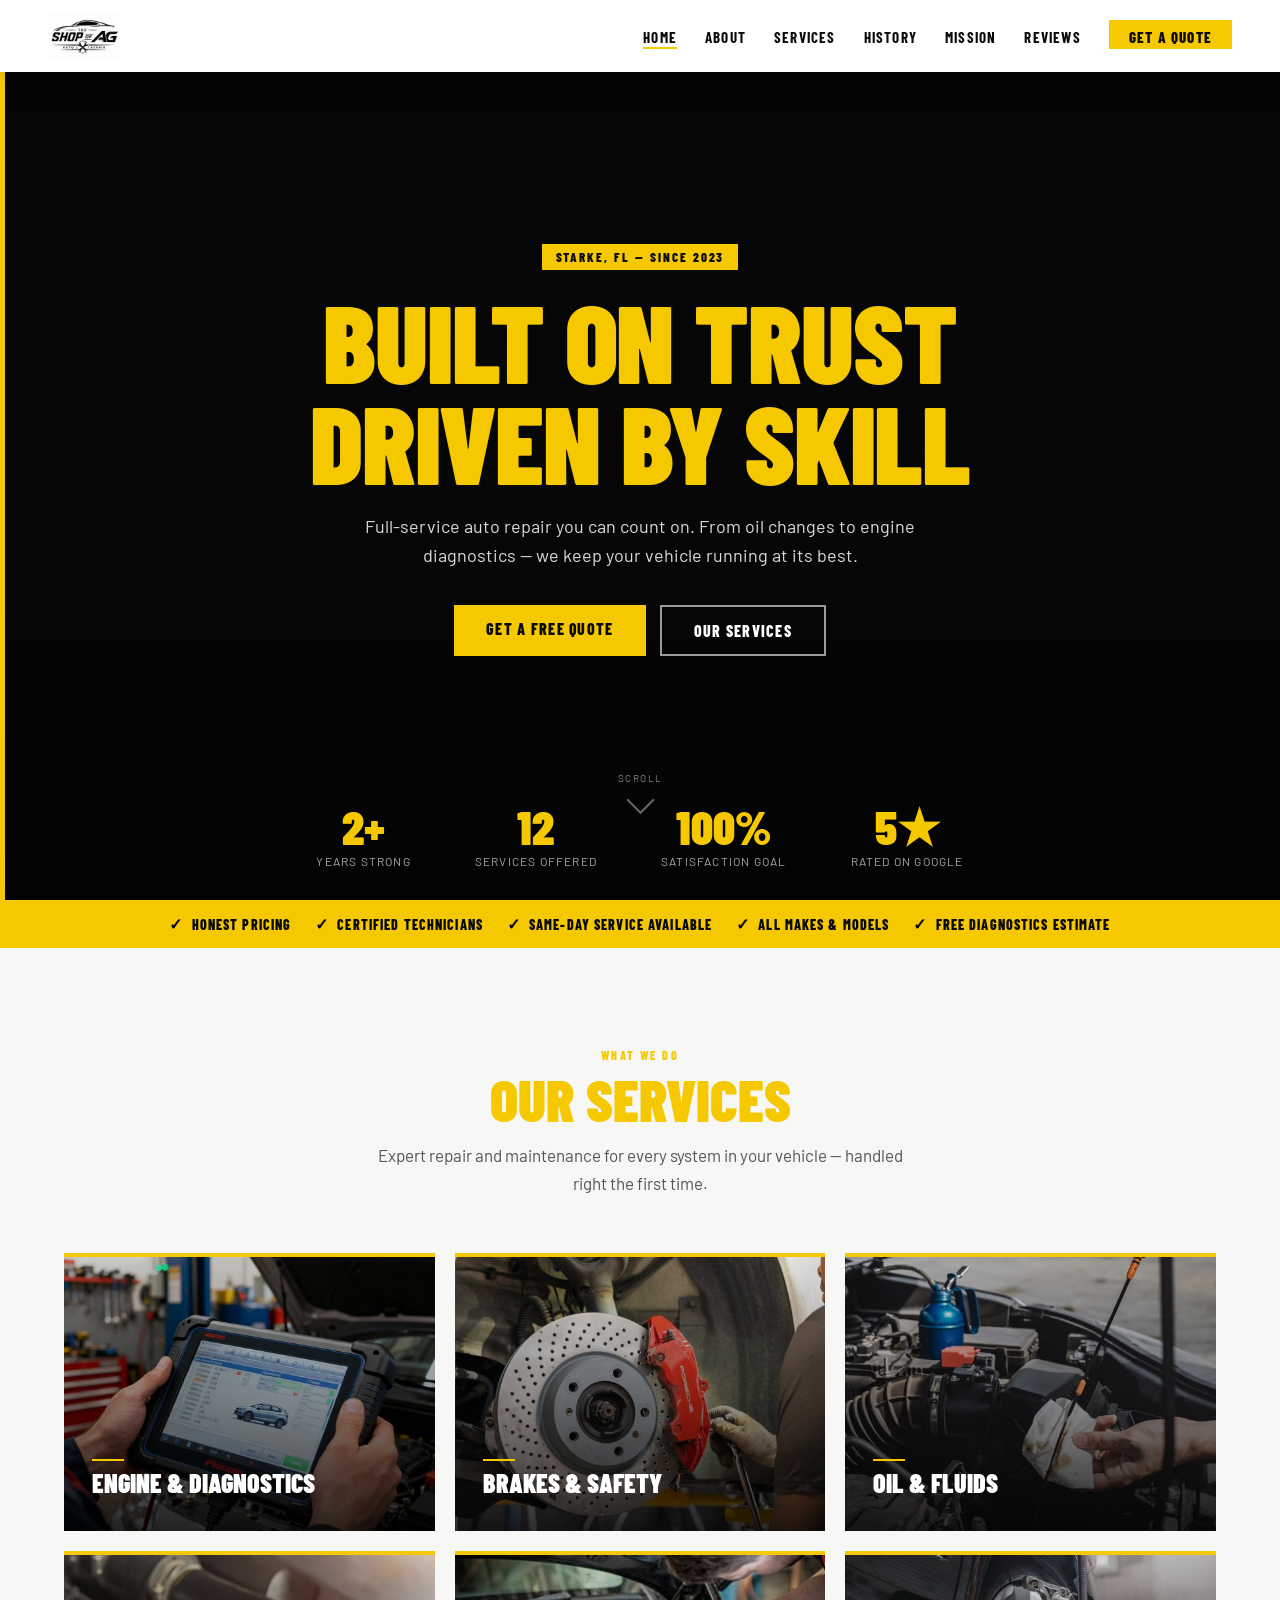
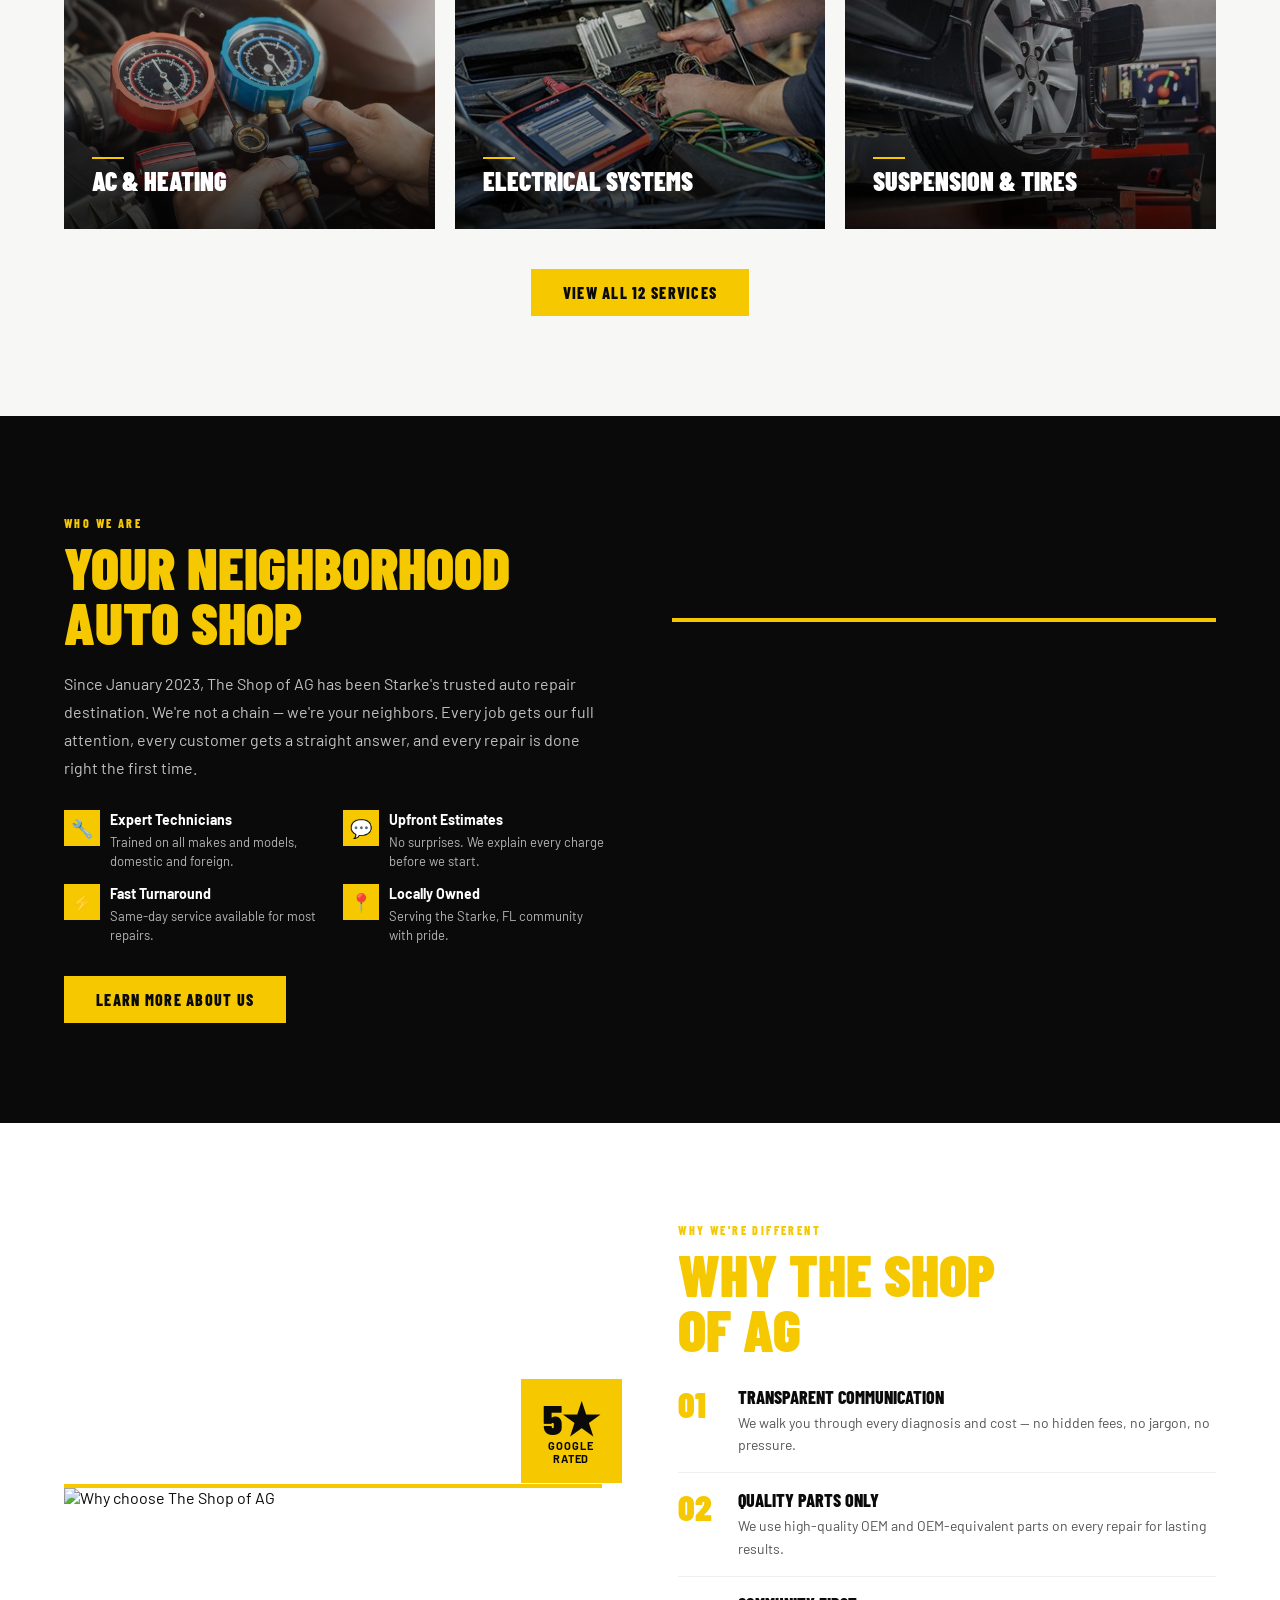
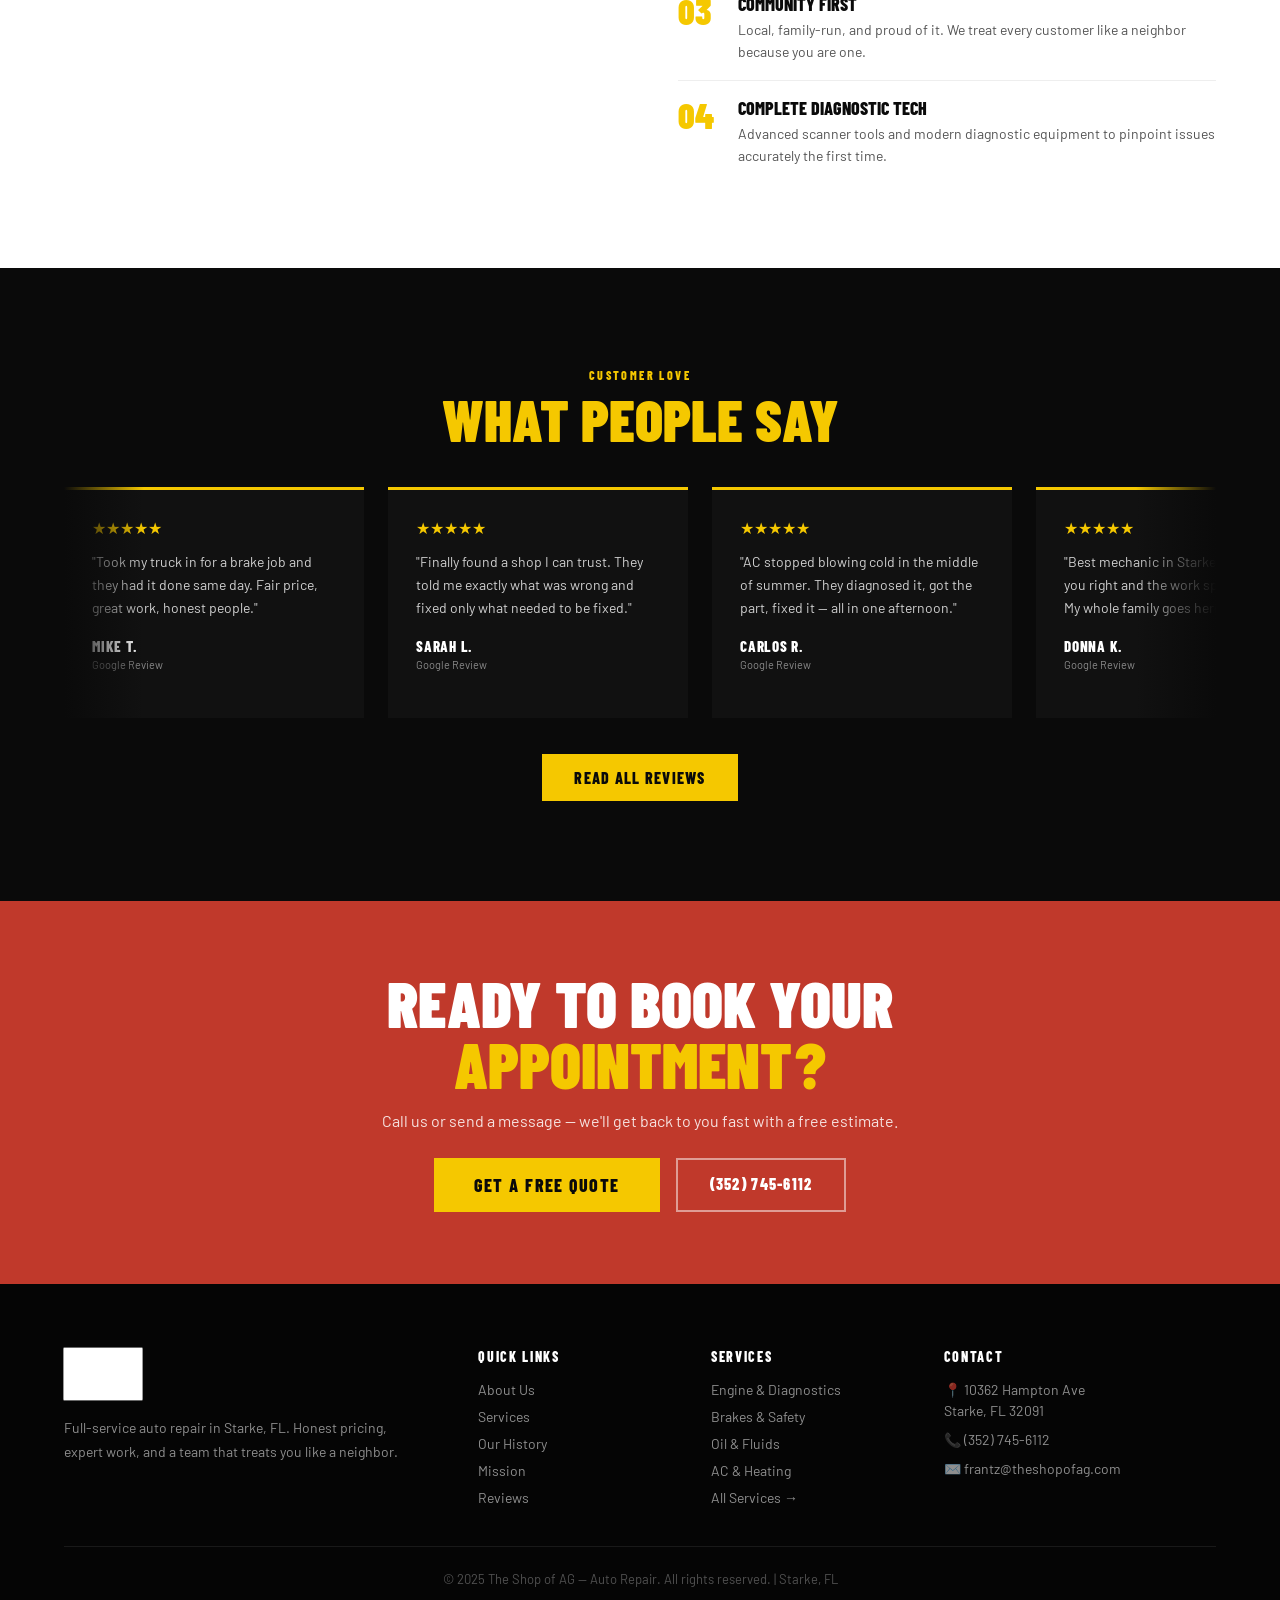
==== index.html @ 06ceb3ad "Add files via upload" ====
<!DOCTYPE html>
<html lang="en">
<head>
  <meta charset="UTF-8" />
  <meta name="viewport" content="width=device-width, initial-scale=1.0" />
  <meta name="description" content="The Shop of AG — Full-service auto repair in Starke, FL. Brakes, engine diagnostics, oil changes, AC, electrical, suspension & more." />
  <title>The Shop of AG | Auto Repair — Starke, FL</title>
  <link rel="preconnect" href="https://fonts.googleapis.com" />
  <link rel="preconnect" href="https://fonts.gstatic.com" crossorigin />
  <link href="https://fonts.googleapis.com/css2?family=Barlow+Condensed:wght@700;800;900&family=Barlow:wght@400;500;600;700&display=swap" rel="stylesheet" />
  <style>
    /* ── Reset & Variables ─────────────────────────── */
    *, *::before, *::after { box-sizing: border-box; margin: 0; padding: 0; }
    :root {
      --white: #ffffff;
      --off-white: #f7f7f5;
      --black: #0a0a0a;
      --yellow: #f5c800;
      --yellow-dark: #d4aa00;
      --red: #c0392b;
      --gray: #555;
      --gray-light: #888;
      --nav-h: 72px;
    }
    html { scroll-behavior: smooth; }
    body { font-family: 'Barlow', sans-serif; color: var(--black); background: var(--white); overflow-x: hidden; }
    img { display: block; max-width: 100%; }
    a { text-decoration: none; color: inherit; }

    /* ── Navbar ─────────────────────────────────────── */
    #navbar {
      position: fixed; top: 0; left: 0; width: 100%; z-index: 1000;
      height: var(--nav-h);
      display: flex; align-items: center; justify-content: space-between;
      padding: 0 clamp(16px, 4vw, 48px);
      /* White navbar — logo is black on white, matches about.html style */
      background: var(--white);
      box-shadow: 0 2px 12px rgba(0,0,0,0.12);
      transition: box-shadow 0.35s ease;
    }
    #navbar.scrolled {
      background: var(--white);
      box-shadow: 0 2px 20px rgba(0,0,0,0.18);
    }
    .nav-logo img {
      height: 48px; width: auto;
      /* Original black logo — no filter needed on white navbar */
    }
    .nav-links { display: flex; gap: 28px; list-style: none; }
    .nav-links a {
      font-family: 'Barlow Condensed', sans-serif;
      font-weight: 700; font-size: 15px; letter-spacing: 0.08em;
      text-transform: uppercase; color: var(--black);
      position: relative; padding-bottom: 3px;
    }
    .nav-links a::after {
      content: ''; position: absolute; bottom: 0; left: 0;
      width: 0; height: 2px; background: var(--yellow);
      transition: width 0.25s ease;
    }
    .nav-links a:hover::after, .nav-links a.active::after { width: 100%; }
    .nav-cta {
      background: var(--yellow); color: var(--black) !important;
      padding: 8px 20px; font-weight: 800 !important;
      transition: background 0.2s !important;
    }
    .nav-cta:hover { background: var(--yellow-dark) !important; }
    .nav-cta::after { display: none !important; }

    /* ── Hamburger ──────────────────────────────────── */
    #hamburger {
      display: none; flex-direction: column; justify-content: center;
      gap: 5px; width: 40px; height: 40px; cursor: pointer;
      background: none; border: none; padding: 4px; z-index: 1100;
    }
    #hamburger span {
      display: block; width: 26px; height: 2px;
      background: var(--black); transition: all 0.3s ease;
      transform-origin: center;
    }
    #hamburger.open span:nth-child(1) { transform: translateY(7px) rotate(45deg); }
    #hamburger.open span:nth-child(2) { opacity: 0; transform: scaleX(0); }
    #hamburger.open span:nth-child(3) { transform: translateY(-7px) rotate(-45deg); }

    /* ── Mobile Menu ────────────────────────────────── */
    #mobileMenu {
      display: none; position: fixed; inset: 0; z-index: 1050;
      background: var(--black); flex-direction: column;
      align-items: center; justify-content: center; gap: 32px;
      opacity: 0; pointer-events: none;
      transition: opacity 0.3s ease;
    }
    #mobileMenu.open { opacity: 1; pointer-events: all; }
    #mobileMenu a {
      font-family: 'Barlow Condensed', sans-serif;
      font-weight: 800; font-size: clamp(28px, 8vw, 42px);
      text-transform: uppercase; color: var(--white);
      letter-spacing: 0.05em;
    }
    #mobileMenu a:hover, #mobileMenu a.active { color: var(--yellow); }
    #mobileMenu .mob-cta {
      background: var(--yellow); color: var(--black) !important;
      padding: 14px 36px; margin-top: 12px;
    }

    /* ── Hero — Video Background ──────────────────── */
    .hero {
      position: relative; width: 100%;
      height: 100svh; min-height: 560px;
      overflow: hidden;
      display: flex; align-items: center; justify-content: center;
    }
    .hero-video-wrap {
      position: absolute; inset: 0; z-index: 0;
    }
    .hero-video-wrap video {
      width: 100%; height: 100%;
      object-fit: cover; object-position: center;
    }
    .hero-overlay {
      position: absolute; inset: 0; z-index: 1;
      background: linear-gradient(
        to bottom,
        rgba(0,0,0,0.55) 0%,
        rgba(0,0,0,0.35) 50%,
        rgba(0,0,0,0.70) 100%
      );
    }
    .hero-stripe {
      position: absolute; left: 0; top: 0; bottom: 0;
      width: 5px; background: var(--yellow); z-index: 2;
    }
    .hero-content {
      position: relative; z-index: 2;
      text-align: center; padding: 0 clamp(16px, 6vw, 80px);
      max-width: 900px;
    }
    .hero-eyebrow {
      display: inline-block; background: var(--yellow);
      color: var(--black); font-family: 'Barlow Condensed', sans-serif;
      font-weight: 800; font-size: 13px; letter-spacing: 0.15em;
      text-transform: uppercase; padding: 5px 14px; margin-bottom: 20px;
    }
    .hero h1 {
      font-family: 'Barlow Condensed', sans-serif;
      font-weight: 900; font-size: clamp(46px, 9vw, 110px);
      text-transform: uppercase; line-height: 0.92;
      color: var(--white); letter-spacing: -0.01em;
      margin-bottom: 20px;
    }
    .hero h1 span { color: var(--yellow); }
    .hero-sub {
      font-size: clamp(15px, 2.2vw, 18px); color: rgba(255,255,255,0.85);
      max-width: 560px; margin: 0 auto 36px; line-height: 1.6;
    }
    .hero-btns { display: flex; gap: 14px; justify-content: center; flex-wrap: wrap; }
    .btn-primary {
      background: var(--yellow); color: var(--black);
      font-family: 'Barlow Condensed', sans-serif;
      font-weight: 800; font-size: 16px; letter-spacing: 0.08em;
      text-transform: uppercase; padding: 14px 32px;
      border: none; cursor: pointer;
      transition: background 0.2s, transform 0.15s;
      display: inline-block;
    }
    .btn-primary:hover { background: var(--yellow-dark); transform: translateY(-1px); }
    .btn-outline {
      background: transparent; color: var(--white);
      font-family: 'Barlow Condensed', sans-serif;
      font-weight: 800; font-size: 16px; letter-spacing: 0.08em;
      text-transform: uppercase; padding: 14px 32px;
      border: 2px solid rgba(255,255,255,0.6);
      cursor: pointer; transition: border-color 0.2s, color 0.2s;
      display: inline-block;
    }
    .btn-outline:hover { border-color: var(--yellow); color: var(--yellow); }
    .hero-stats {
      position: absolute; bottom: 32px; left: 0; right: 0; z-index: 2;
      display: flex; justify-content: center; gap: clamp(24px, 5vw, 80px);
      flex-wrap: wrap; padding: 0 24px;
    }
    .hero-stat { text-align: center; }
    .hero-stat .number {
      font-family: 'Barlow Condensed', sans-serif;
      font-weight: 900; font-size: clamp(28px, 5vw, 48px);
      color: var(--yellow); line-height: 1;
    }
    .hero-stat .label {
      font-size: 12px; color: rgba(255,255,255,0.65);
      text-transform: uppercase; letter-spacing: 0.1em;
      margin-top: 4px;
    }

    /* ── Scroll indicator ───────────────────────────── */
    .scroll-indicator {
      position: absolute; bottom: 90px; left: 50%; transform: translateX(-50%);
      z-index: 2; display: flex; flex-direction: column; align-items: center; gap: 6px;
    }
    .scroll-indicator span {
      font-size: 10px; letter-spacing: 0.15em; color: rgba(255,255,255,0.5);
      text-transform: uppercase;
    }
    .scroll-indicator .arrow {
      width: 20px; height: 20px; border-right: 2px solid rgba(255,255,255,0.4);
      border-bottom: 2px solid rgba(255,255,255,0.4);
      transform: rotate(45deg);
      animation: bounce 1.8s ease-in-out infinite;
    }
    @keyframes bounce {
      0%, 100% { transform: rotate(45deg) translateY(0); opacity: 0.5; }
      50% { transform: rotate(45deg) translateY(5px); opacity: 1; }
    }

    /* ── Trust Bar ──────────────────────────────────── */
    .trust-bar {
      background: var(--yellow); padding: 14px clamp(16px, 4vw, 48px);
      display: flex; gap: 24px; justify-content: center;
      flex-wrap: wrap; align-items: center;
    }
    .trust-item {
      font-family: 'Barlow Condensed', sans-serif;
      font-weight: 800; font-size: 14px; letter-spacing: 0.08em;
      text-transform: uppercase; color: var(--black);
      display: flex; align-items: center; gap: 8px;
    }
    .trust-item::before {
      content: '✓'; font-size: 16px; color: var(--black);
    }

    /* ── Section Common ─────────────────────────────── */
    .section { padding: clamp(60px, 8vw, 100px) clamp(16px, 5vw, 80px); }
    .section-label {
      font-family: 'Barlow Condensed', sans-serif;
      font-weight: 800; font-size: 12px; letter-spacing: 0.2em;
      text-transform: uppercase; color: var(--yellow);
      margin-bottom: 10px; display: block;
    }
    .section-title {
      font-family: 'Barlow Condensed', sans-serif;
      font-weight: 900; font-size: clamp(32px, 5vw, 58px);
      text-transform: uppercase; line-height: 0.95;
      color: var(--black);
    }
    .section-title span { color: var(--yellow); }
    .section-subtitle {
      font-size: clamp(15px, 2vw, 17px); color: var(--gray);
      margin-top: 14px; max-width: 560px; line-height: 1.65;
    }

    /* ── Neighborhood / About Split ─────────────────── */
    .neighborhood {
      background: var(--black);
      padding: clamp(60px, 8vw, 100px) clamp(16px, 5vw, 80px);
    }
    .neighborhood-inner {
      display: grid;
      grid-template-columns: 1fr 1fr;
      gap: clamp(32px, 5vw, 72px);
      align-items: center;
      max-width: 1200px; margin: 0 auto;
    }
    .neighborhood-text .section-title { color: var(--white); }
    .neighborhood-text .section-subtitle { color: rgba(255,255,255,0.7); }
    .neighborhood-text .section-label { color: var(--yellow); }
    .neighborhood-body {
      color: rgba(255,255,255,0.75);
      font-size: clamp(14px, 1.6vw, 16px);
      line-height: 1.75; margin-top: 20px;
    }
    .neighborhood-perks {
      display: grid; grid-template-columns: 1fr 1fr;
      gap: 14px; margin-top: 28px;
    }
    .perk {
      display: flex; align-items: flex-start; gap: 10px;
    }
    .perk-icon {
      width: 36px; height: 36px; background: var(--yellow);
      display: flex; align-items: center; justify-content: center;
      flex-shrink: 0; font-size: 18px;
    }
    .perk-text { font-size: 13px; color: rgba(255,255,255,0.7); line-height: 1.45; }
    .perk-text strong { color: var(--white); display: block; font-size: 14px; margin-bottom: 2px; }

    /* Shop Video on right */
    .neighborhood-video-wrap {
      position: relative; overflow: hidden;
      border-top: 4px solid var(--yellow);
    }
    .neighborhood-video-wrap video {
      width: 100%; height: 100%;
      min-height: 300px;
      object-fit: cover; display: block;
    }
    .video-play-overlay {
      position: absolute; inset: 0;
      display: flex; align-items: center; justify-content: center;
      pointer-events: none;
    }

    /* ── Services Grid ──────────────────────────────── */
    .services-section { background: var(--off-white); }
    .services-header { text-align: center; margin-bottom: clamp(32px, 5vw, 56px); }
    .services-header .section-subtitle { margin: 14px auto 0; }
    .services-grid {
      display: grid;
      grid-template-columns: repeat(3, 1fr);
      gap: 20px;
      max-width: 1200px; margin: 0 auto;
    }
    .service-card {
      position: relative; overflow: hidden;
      aspect-ratio: 4/3;
      cursor: pointer;
      border-top: 4px solid var(--yellow);
    }
    .service-card-bg {
      position: absolute; inset: 0;
      background-size: cover; background-position: center;
      transition: transform 0.5s ease;
    }
    .service-card:hover .service-card-bg { transform: scale(1.06); }
    .service-card-overlay {
      position: absolute; inset: 0;
      background: linear-gradient(
        to top,
        rgba(0,0,0,0.82) 0%,
        rgba(0,0,0,0.4) 50%,
        rgba(0,0,0,0.1) 100%
      );
      transition: background 0.3s ease;
    }
    .service-card:hover .service-card-overlay {
      background: linear-gradient(
        to top,
        rgba(0,0,0,0.92) 0%,
        rgba(0,0,0,0.55) 55%,
        rgba(0,0,0,0.2) 100%
      );
    }
    .service-card-content {
      position: absolute; bottom: 0; left: 0; right: 0;
      padding: clamp(16px, 3vw, 28px);
    }
    .service-card-title {
      font-family: 'Barlow Condensed', sans-serif;
      font-weight: 900; font-size: clamp(18px, 2.5vw, 26px);
      text-transform: uppercase; color: var(--white);
      line-height: 1.1; margin-bottom: 6px;
    }
    .service-card-desc {
      font-size: clamp(12px, 1.4vw, 14px);
      color: rgba(255,255,255,0.75); line-height: 1.5;
      max-height: 0; overflow: hidden;
      transition: max-height 0.4s ease, opacity 0.4s ease;
      opacity: 0;
    }
    .service-card:hover .service-card-desc { max-height: 80px; opacity: 1; }
    .service-card-icon {
      width: 32px; height: 2px; background: var(--yellow);
      margin-bottom: 8px; transition: width 0.3s ease;
    }
    .service-card:hover .service-card-icon { width: 48px; }
    .services-cta { text-align: center; margin-top: 40px; }

    /* ── Why Us ─────────────────────────────────────── */
    .why-section { background: var(--white); }
    .why-inner {
      max-width: 1200px; margin: 0 auto;
      display: grid; grid-template-columns: 1fr 1fr; gap: clamp(40px, 6vw, 80px);
      align-items: center;
    }
    .why-img {
      position: relative;
    }
    .why-img img {
      width: 100%; display: block;
      border-top: 4px solid var(--yellow);
    }
    .why-badge {
      position: absolute; bottom: 24px; right: -20px;
      background: var(--yellow); padding: 18px 22px;
      text-align: center;
    }
    .why-badge .big { 
      font-family: 'Barlow Condensed', sans-serif;
      font-weight: 900; font-size: 42px; line-height: 1;
      color: var(--black);
    }
    .why-badge .small {
      font-size: 11px; text-transform: uppercase;
      letter-spacing: 0.08em; color: var(--black);
      font-weight: 700;
    }
    .why-list { list-style: none; margin-top: 28px; display: flex; flex-direction: column; gap: 16px; }
    .why-item {
      display: flex; gap: 16px; align-items: flex-start;
      padding-bottom: 16px; border-bottom: 1px solid #eee;
    }
    .why-item:last-child { border-bottom: none; padding-bottom: 0; }
    .why-num {
      font-family: 'Barlow Condensed', sans-serif;
      font-weight: 900; font-size: 36px; color: var(--yellow);
      line-height: 1; flex-shrink: 0; width: 44px;
    }
    .why-detail h3 {
      font-family: 'Barlow Condensed', sans-serif;
      font-weight: 800; font-size: 18px; text-transform: uppercase;
      margin-bottom: 4px;
    }
    .why-detail p { font-size: 14px; color: var(--gray); line-height: 1.6; }

    /* ── Reviews Carousel ───────────────────────────── */
    .reviews-section { background: var(--black); overflow: hidden; }
    .reviews-header { text-align: center; margin-bottom: 40px; }
    .reviews-header .section-title { color: var(--white); }
    .reviews-header .section-label { color: var(--yellow); }
    .reviews-wrapper { overflow: hidden; position: relative; }
    .reviews-wrapper::before, .reviews-wrapper::after {
      content: ''; position: absolute; top: 0; bottom: 0; width: 80px; z-index: 2;
      pointer-events: none;
    }
    .reviews-wrapper::before { left: 0; background: linear-gradient(to right, var(--black), transparent); }
    .reviews-wrapper::after { right: 0; background: linear-gradient(to left, var(--black), transparent); }
    .reviews-track {
      display: flex; gap: 24px;
      animation: scroll-reviews 36s linear infinite;
      width: max-content;
    }
    .reviews-track:hover { animation-play-state: paused; }
    @keyframes scroll-reviews {
      0% { transform: translateX(0); }
      100% { transform: translateX(-50%); }
    }
    .review-card {
      background: #111; border-top: 3px solid var(--yellow);
      padding: 28px 28px 24px; width: 300px; flex-shrink: 0;
    }
    .review-stars { color: var(--yellow); font-size: 16px; margin-bottom: 12px; }
    .review-text { font-size: 14px; color: rgba(255,255,255,0.8); line-height: 1.65; margin-bottom: 18px; }
    .review-author {
      font-family: 'Barlow Condensed', sans-serif;
      font-weight: 800; font-size: 15px; text-transform: uppercase;
      color: var(--white); letter-spacing: 0.05em;
    }
    .review-source { font-size: 11px; color: var(--gray-light); margin-top: 3px; }

    /* ── Red CTA Band ───────────────────────────────── */
    .cta-band {
      background: var(--red);
      padding: clamp(40px, 6vw, 72px) clamp(16px, 5vw, 80px);
      text-align: center;
    }
    .cta-band h2 {
      font-family: 'Barlow Condensed', sans-serif;
      font-weight: 900; font-size: clamp(32px, 6vw, 64px);
      text-transform: uppercase; color: var(--white);
      line-height: 0.95; margin-bottom: 16px;
    }
    .cta-band p { color: rgba(255,255,255,0.85); font-size: 16px; margin-bottom: 28px; }
    .cta-band .btn-primary { font-size: 18px; padding: 16px 40px; }

    /* ── Footer ─────────────────────────────────────── */
    footer {
      background: #050505; color: rgba(255,255,255,0.55);
      padding: clamp(40px, 6vw, 64px) clamp(16px, 5vw, 80px) clamp(24px, 4vw, 40px);
    }
    .footer-inner {
      display: grid; grid-template-columns: 2fr 1fr 1fr 1.5fr;
      gap: clamp(24px, 4vw, 56px); margin-bottom: 40px;
      max-width: 1200px; margin: 0 auto 40px;
    }
    .footer-logo img {
      height: 52px; margin-bottom: 16px;
      filter: brightness(0) invert(1)
              drop-shadow(1px  0px 0 rgba(255,255,255,0.4))
              drop-shadow(-1px 0px 0 rgba(255,255,255,0.4))
              drop-shadow(0px  1px 0 rgba(255,255,255,0.4))
              drop-shadow(0px -1px 0 rgba(255,255,255,0.4));
    }
    .footer-about { font-size: 14px; line-height: 1.7; }
    .footer-col h4 {
      font-family: 'Barlow Condensed', sans-serif;
      font-weight: 800; font-size: 14px; letter-spacing: 0.12em;
      text-transform: uppercase; color: var(--white);
      margin-bottom: 14px;
    }
    .footer-col ul { list-style: none; display: flex; flex-direction: column; gap: 8px; }
    .footer-col a { font-size: 14px; transition: color 0.2s; }
    .footer-col a:hover { color: var(--yellow); }
    .footer-contact-item { font-size: 14px; margin-bottom: 8px; line-height: 1.5; }
    .footer-contact-item a:hover { color: var(--yellow); }
    .footer-bottom {
      border-top: 1px solid rgba(255,255,255,0.08);
      padding-top: 24px; text-align: center;
      font-size: 13px; color: rgba(255,255,255,0.3);
      max-width: 1200px; margin: 0 auto;
    }

    /* ── Fade-up animation ──────────────────────────── */
    .fade-up { opacity: 0; transform: translateY(28px); transition: opacity 0.6s ease, transform 0.6s ease; }
    .fade-up.visible { opacity: 1; transform: translateY(0); }
    .text-reveal .tr-word { opacity: 0; transform: translateY(14px); transition: opacity 0.45s ease, transform 0.45s ease; display: inline-block; }
    .text-reveal.revealed .tr-word { opacity: 1; transform: translateY(0); }

    /* ── Responsive ─────────────────────────────────── */
    @media (max-width: 1024px) {
      .services-grid { grid-template-columns: repeat(2, 1fr); }
      .footer-inner { grid-template-columns: 1fr 1fr; }
    }

    @media (max-width: 768px) {
      :root { --nav-h: 60px; }
      .nav-links { display: none; }
      #hamburger { display: flex; }
      #mobileMenu { display: flex; }

      .neighborhood-inner {
        grid-template-columns: 1fr;
      }
      .neighborhood-video-wrap {
        order: -1; /* video on top on mobile */
      }

      .services-grid { grid-template-columns: 1fr 1fr; gap: 12px; }
      .service-card { aspect-ratio: 3/4; }
      /* Always show desc on mobile (no hover) */
      .service-card-desc { max-height: 80px; opacity: 1; }

      .why-inner { grid-template-columns: 1fr; }
      .why-badge { right: 12px; }

      .footer-inner { grid-template-columns: 1fr; gap: 32px; }

      .hero-stats { gap: 20px; bottom: 20px; }
    }

    @media (max-width: 480px) {
      .services-grid { grid-template-columns: 1fr; }
      .neighborhood-perks { grid-template-columns: 1fr; }
      .hero-btns { flex-direction: column; align-items: center; }
      .hero-btns a { width: 100%; max-width: 280px; text-align: center; }
    }

    /* ── Safe-area for iOS notch ────────────────────── */
    @supports (padding: max(0px)) {
      #navbar { padding-left: max(clamp(16px, 4vw, 48px), env(safe-area-inset-left)); padding-right: max(clamp(16px, 4vw, 48px), env(safe-area-inset-right)); }
    }
  </style>
</head>
<body>

  <!-- ── Navbar ── -->
  <nav id="navbar" role="navigation" aria-label="Main navigation">
    <div class="nav-logo">
      <a href="index.html">
        <img src="shop_of_AG.png" alt="The Shop of AG" />
      </a>
    </div>
    <ul class="nav-links">
      <li><a href="index.html" id="nav-home">Home</a></li>
      <li><a href="about.html" id="nav-about">About</a></li>
      <li><a href="services.html" id="nav-services">Services</a></li>
      <li><a href="history.html" id="nav-history">History</a></li>
      <li><a href="mission.html" id="nav-mission">Mission</a></li>
      <li><a href="reviews.html" id="nav-reviews">Reviews</a></li>
      <li><a href="contact.html" id="nav-contact" class="nav-cta">Get a Quote</a></li>
    </ul>
    <button id="hamburger" aria-expanded="false" aria-label="Toggle menu">
      <span></span><span></span><span></span>
    </button>
  </nav>

  <!-- ── Mobile Menu ── -->
  <div id="mobileMenu" role="dialog" aria-modal="true" aria-label="Mobile navigation">
    <a href="index.html">Home</a>
    <a href="about.html">About</a>
    <a href="services.html">Services</a>
    <a href="history.html">History</a>
    <a href="mission.html">Mission</a>
    <a href="reviews.html">Reviews</a>
    <a href="contact.html" class="mob-cta">Get a Quote</a>
  </div>

  <!-- ── Hero — Video Background ── -->
  <section class="hero" aria-label="Hero" style="background:#0a0a0a">
    <div class="hero-video-wrap">
      <video
        autoplay
        muted
        loop
        playsinline
        preload="auto"
        aria-hidden="true"
      >
        <source src="home-bg.mp4" type="video/mp4" />
      </video>
    </div>
    <div class="hero-overlay"></div>
    <div class="hero-stripe"></div>

    <div class="hero-content">
      <span class="hero-eyebrow">Starke, FL — Since 2023</span>
      <h1>BUILT ON <span>TRUST</span><br>DRIVEN BY <span>SKILL</span></h1>
      <p class="hero-sub">Full-service auto repair you can count on. From oil changes to engine diagnostics — we keep your vehicle running at its best.</p>
      <div class="hero-btns">
        <a href="contact.html" class="btn-primary">Get a Free Quote</a>
        <a href="services.html" class="btn-outline">Our Services</a>
      </div>
    </div>

    <div class="scroll-indicator" aria-hidden="true">
      <span>Scroll</span>
      <div class="arrow"></div>
    </div>

    <div class="hero-stats" aria-label="Key stats">
      <div class="hero-stat">
        <div class="number">2+</div>
        <div class="label">Years Strong</div>
      </div>
      <div class="hero-stat">
        <div class="number">12</div>
        <div class="label">Services Offered</div>
      </div>
      <div class="hero-stat">
        <div class="number">100%</div>
        <div class="label">Satisfaction Goal</div>
      </div>
      <div class="hero-stat">
        <div class="number">5★</div>
        <div class="label">Rated on Google</div>
      </div>
    </div>
  </section>

  <!-- ── Trust Bar ── -->
  <div class="trust-bar">
    <div class="trust-item">Honest Pricing</div>
    <div class="trust-item">Certified Technicians</div>
    <div class="trust-item">Same-Day Service Available</div>
    <div class="trust-item">All Makes & Models</div>
    <div class="trust-item">Free Diagnostics Estimate</div>
  </div>

  <!-- ── Services Preview ── -->
  <section class="section services-section" id="services" aria-labelledby="services-heading">
    <div class="services-header fade-up">
      <span class="section-label">What We Do</span>
      <h2 class="section-title" id="services-heading">OUR <span>SERVICES</span></h2>
      <p class="section-subtitle">Expert repair and maintenance for every system in your vehicle — handled right the first time.</p>
    </div>
    <div class="services-grid">

      <article class="service-card fade-up" style="transition-delay:0.05s">
        <div class="service-card-bg" style="background-image:url('Engine___Diagnostics.jpg')"></div>
        <div class="service-card-overlay"></div>
        <div class="service-card-content">
          <div class="service-card-icon"></div>
          <h3 class="service-card-title">Engine &amp; Diagnostics</h3>
          <p class="service-card-desc">Full engine repair, tune-ups, and computer diagnostics to identify issues fast and fix them right.</p>
        </div>
      </article>

      <article class="service-card fade-up" style="transition-delay:0.1s">
        <div class="service-card-bg" style="background-image:url('Brakes___Safety.jpg')"></div>
        <div class="service-card-overlay"></div>
        <div class="service-card-content">
          <div class="service-card-icon"></div>
          <h3 class="service-card-title">Brakes &amp; Safety</h3>
          <p class="service-card-desc">Brake pads, rotors, calipers, and full brake system inspections to keep you safe on the road.</p>
        </div>
      </article>

      <article class="service-card fade-up" style="transition-delay:0.15s">
        <div class="service-card-bg" style="background-image:url('Oil___Fluids.jpg')"></div>
        <div class="service-card-overlay"></div>
        <div class="service-card-content">
          <div class="service-card-icon"></div>
          <h3 class="service-card-title">Oil &amp; Fluids</h3>
          <p class="service-card-desc">Oil changes, fluid top-offs, and complete fluid system flushes — conventional, synthetic, and more.</p>
        </div>
      </article>

      <article class="service-card fade-up" style="transition-delay:0.2s">
        <div class="service-card-bg" style="background-image:url('AC___Heating.jpg')"></div>
        <div class="service-card-overlay"></div>
        <div class="service-card-content">
          <div class="service-card-icon"></div>
          <h3 class="service-card-title">AC &amp; Heating</h3>
          <p class="service-card-desc">Recharge refrigerant, fix leaks, repair compressors, and restore climate control comfort year-round.</p>
        </div>
      </article>

      <article class="service-card fade-up" style="transition-delay:0.25s">
        <div class="service-card-bg" style="background-image:url('Electrical_Systems.jpg')"></div>
        <div class="service-card-overlay"></div>
        <div class="service-card-content">
          <div class="service-card-icon"></div>
          <h3 class="service-card-title">Electrical Systems</h3>
          <p class="service-card-desc">Battery, alternator, starter, wiring diagnosis, and full electrical system troubleshooting.</p>
        </div>
      </article>

      <article class="service-card fade-up" style="transition-delay:0.3s">
        <div class="service-card-bg" style="background-image:url('Suspension___Tires.jpg')"></div>
        <div class="service-card-overlay"></div>
        <div class="service-card-content">
          <div class="service-card-icon"></div>
          <h3 class="service-card-title">Suspension &amp; Tires</h3>
          <p class="service-card-desc">Wheel alignments, tire rotations, shocks, struts, and complete suspension repairs for a smooth ride.</p>
        </div>
      </article>

    </div>
    <div class="services-cta fade-up">
      <a href="services.html" class="btn-primary">View All 12 Services</a>
    </div>
  </section>

  <!-- ── Neighborhood / Shop Video ── -->
  <section class="neighborhood" aria-labelledby="neighborhood-heading">
    <div class="neighborhood-inner">
      <div class="neighborhood-text fade-up">
        <span class="section-label">Who We Are</span>
        <h2 class="section-title" id="neighborhood-heading">YOUR NEIGHBORHOOD<br><span>AUTO SHOP</span></h2>
        <p class="neighborhood-body">
          Since January 2023, The Shop of AG has been Starke's trusted auto repair destination. We're not a chain — we're your neighbors. Every job gets our full attention, every customer gets a straight answer, and every repair is done right the first time.
        </p>
        <div class="neighborhood-perks">
          <div class="perk">
            <div class="perk-icon">🔧</div>
            <div class="perk-text"><strong>Expert Technicians</strong>Trained on all makes and models, domestic and foreign.</div>
          </div>
          <div class="perk">
            <div class="perk-icon">💬</div>
            <div class="perk-text"><strong>Upfront Estimates</strong>No surprises. We explain every charge before we start.</div>
          </div>
          <div class="perk">
            <div class="perk-icon">⚡</div>
            <div class="perk-text"><strong>Fast Turnaround</strong>Same-day service available for most repairs.</div>
          </div>
          <div class="perk">
            <div class="perk-icon">📍</div>
            <div class="perk-text"><strong>Locally Owned</strong>Serving the Starke, FL community with pride.</div>
          </div>
        </div>
        <div style="margin-top:32px">
          <a href="about.html" class="btn-primary">Learn More About Us</a>
        </div>
      </div>

      <!-- Shop Video on the right -->
      <div class="neighborhood-video-wrap fade-up" style="transition-delay:0.15s">
        <video
          autoplay
          muted
          loop
          playsinline
          preload="auto"
          aria-label="Inside The Shop of AG"
        >
          <source src="The_Shop_of_AG.mp4" type="video/mp4" />
        </video>
      </div>
    </div>
  </section>

  <!-- ── Why Choose Us ── -->
  <section class="section why-section" aria-labelledby="why-heading">
    <div class="why-inner">
      <div class="why-img fade-up">
        <img src="Why_The_Shop_of_AG.png" alt="Why choose The Shop of AG" loading="lazy" />
        <div class="why-badge">
          <div class="big">5★</div>
          <div class="small">Google<br>Rated</div>
        </div>
      </div>
      <div class="fade-up" style="transition-delay:0.1s">
        <span class="section-label">Why We're Different</span>
        <h2 class="section-title" id="why-heading">WHY <span>THE SHOP<br>OF AG</span></h2>
        <ul class="why-list">
          <li class="why-item">
            <div class="why-num">01</div>
            <div class="why-detail">
              <h3>Transparent Communication</h3>
              <p>We walk you through every diagnosis and cost — no hidden fees, no jargon, no pressure.</p>
            </div>
          </li>
          <li class="why-item">
            <div class="why-num">02</div>
            <div class="why-detail">
              <h3>Quality Parts Only</h3>
              <p>We use high-quality OEM and OEM-equivalent parts on every repair for lasting results.</p>
            </div>
          </li>
          <li class="why-item">
            <div class="why-num">03</div>
            <div class="why-detail">
              <h3>Community First</h3>
              <p>Local, family-run, and proud of it. We treat every customer like a neighbor because you are one.</p>
            </div>
          </li>
          <li class="why-item">
            <div class="why-num">04</div>
            <div class="why-detail">
              <h3>Complete Diagnostic Tech</h3>
              <p>Advanced scanner tools and modern diagnostic equipment to pinpoint issues accurately the first time.</p>
            </div>
          </li>
        </ul>
      </div>
    </div>
  </section>

  <!-- ── Reviews Carousel ── -->
  <section class="section reviews-section" aria-labelledby="reviews-heading">
    <div class="reviews-header fade-up">
      <span class="section-label">Customer Love</span>
      <h2 class="section-title" id="reviews-heading">WHAT PEOPLE <span>SAY</span></h2>
    </div>
    <div class="reviews-wrapper">
      <div class="reviews-track" role="list">
        <!-- Set 1 -->
        <div class="review-card" role="listitem">
          <div class="review-stars">★★★★★</div>
          <p class="review-text">"Took my truck in for a brake job and they had it done same day. Fair price, great work, honest people."</p>
          <div class="review-author">Mike T.</div>
          <div class="review-source">Google Review</div>
        </div>
        <div class="review-card" role="listitem">
          <div class="review-stars">★★★★★</div>
          <p class="review-text">"Finally found a shop I can trust. They told me exactly what was wrong and fixed only what needed to be fixed."</p>
          <div class="review-author">Sarah L.</div>
          <div class="review-source">Google Review</div>
        </div>
        <div class="review-card" role="listitem">
          <div class="review-stars">★★★★★</div>
          <p class="review-text">"AC stopped blowing cold in the middle of summer. They diagnosed it, got the part, fixed it — all in one afternoon."</p>
          <div class="review-author">Carlos R.</div>
          <div class="review-source">Google Review</div>
        </div>
        <div class="review-card" role="listitem">
          <div class="review-stars">★★★★★</div>
          <p class="review-text">"Best mechanic in Starke. They treat you right and the work speaks for itself. My whole family goes here now."</p>
          <div class="review-author">Donna K.</div>
          <div class="review-source">Google Review</div>
        </div>
        <div class="review-card" role="listitem">
          <div class="review-stars">★★★★★</div>
          <p class="review-text">"Had a check engine light on for months. They found the issue in under an hour and fixed it for less than I expected."</p>
          <div class="review-author">James W.</div>
          <div class="review-source">Google Review</div>
        </div>
        <div class="review-card" role="listitem">
          <div class="review-stars">★★★★★</div>
          <p class="review-text">"The guys here are straight shooters. No upselling, no nonsense. They fixed what was broken and sent me on my way."</p>
          <div class="review-author">Angela M.</div>
          <div class="review-source">Google Review</div>
        </div>
        <!-- Duplicated set for infinite loop -->
        <div class="review-card" role="listitem" aria-hidden="true">
          <div class="review-stars">★★★★★</div>
          <p class="review-text">"Took my truck in for a brake job and they had it done same day. Fair price, great work, honest people."</p>
          <div class="review-author">Mike T.</div>
          <div class="review-source">Google Review</div>
        </div>
        <div class="review-card" role="listitem" aria-hidden="true">
          <div class="review-stars">★★★★★</div>
          <p class="review-text">"Finally found a shop I can trust. They told me exactly what was wrong and fixed only what needed to be fixed."</p>
          <div class="review-author">Sarah L.</div>
          <div class="review-source">Google Review</div>
        </div>
        <div class="review-card" role="listitem" aria-hidden="true">
          <div class="review-stars">★★★★★</div>
          <p class="review-text">"AC stopped blowing cold in the middle of summer. They diagnosed it, got the part, fixed it — all in one afternoon."</p>
          <div class="review-author">Carlos R.</div>
          <div class="review-source">Google Review</div>
        </div>
        <div class="review-card" role="listitem" aria-hidden="true">
          <div class="review-stars">★★★★★</div>
          <p class="review-text">"Best mechanic in Starke. They treat you right and the work speaks for itself. My whole family goes here now."</p>
          <div class="review-author">Donna K.</div>
          <div class="review-source">Google Review</div>
        </div>
        <div class="review-card" role="listitem" aria-hidden="true">
          <div class="review-stars">★★★★★</div>
          <p class="review-text">"Had a check engine light on for months. They found the issue in under an hour and fixed it for less than I expected."</p>
          <div class="review-author">James W.</div>
          <div class="review-source">Google Review</div>
        </div>
        <div class="review-card" role="listitem" aria-hidden="true">
          <div class="review-stars">★★★★★</div>
          <p class="review-text">"The guys here are straight shooters. No upselling, no nonsense. They fixed what was broken and sent me on my way."</p>
          <div class="review-author">Angela M.</div>
          <div class="review-source">Google Review</div>
        </div>
      </div>
    </div>
    <div style="text-align:center;margin-top:36px">
      <a href="reviews.html" class="btn-primary">Read All Reviews</a>
    </div>
  </section>

  <!-- ── CTA Band ── -->
  <section class="cta-band" aria-label="Call to action">
    <h2>READY TO BOOK YOUR<br><span style="color:var(--yellow)">APPOINTMENT?</span></h2>
    <p>Call us or send a message — we'll get back to you fast with a free estimate.</p>
    <div style="display:flex;gap:16px;justify-content:center;flex-wrap:wrap">
      <a href="contact.html" class="btn-primary">Get a Free Quote</a>
      <a href="tel:3527456112" class="btn-outline" style="border-color:rgba(255,255,255,0.5);color:var(--white)">(352) 745-6112</a>
    </div>
  </section>

  <!-- ── Footer ── -->
  <footer>
    <div class="footer-inner">
      <div>
        <div class="footer-logo">
          <img src="shop_of_AG.png" alt="The Shop of AG" />
        </div>
        <p class="footer-about">Full-service auto repair in Starke, FL. Honest pricing, expert work, and a team that treats you like a neighbor.</p>
      </div>
      <div class="footer-col">
        <h4>Quick Links</h4>
        <ul>
          <li><a href="about.html">About Us</a></li>
          <li><a href="services.html">Services</a></li>
          <li><a href="history.html">Our History</a></li>
          <li><a href="mission.html">Mission</a></li>
          <li><a href="reviews.html">Reviews</a></li>
        </ul>
      </div>
      <div class="footer-col">
        <h4>Services</h4>
        <ul>
          <li><a href="services.html">Engine &amp; Diagnostics</a></li>
          <li><a href="services.html">Brakes &amp; Safety</a></li>
          <li><a href="services.html">Oil &amp; Fluids</a></li>
          <li><a href="services.html">AC &amp; Heating</a></li>
          <li><a href="services.html">All Services →</a></li>
        </ul>
      </div>
      <div class="footer-col">
        <h4>Contact</h4>
        <div class="footer-contact-item">📍 10362 Hampton Ave<br>Starke, FL 32091</div>
        <div class="footer-contact-item">📞 <a href="tel:3527456112">(352) 745-6112</a></div>
        <div class="footer-contact-item">✉️ <a href="mailto:frantz@theshopofag.com">frantz@theshopofag.com</a></div>
      </div>
    </div>
    <div class="footer-bottom">
      <p>&copy; 2025 The Shop of AG — Auto Repair. All rights reserved. | Starke, FL</p>
    </div>
  </footer>

  <script src="main.js"></script>
</body>
</html>
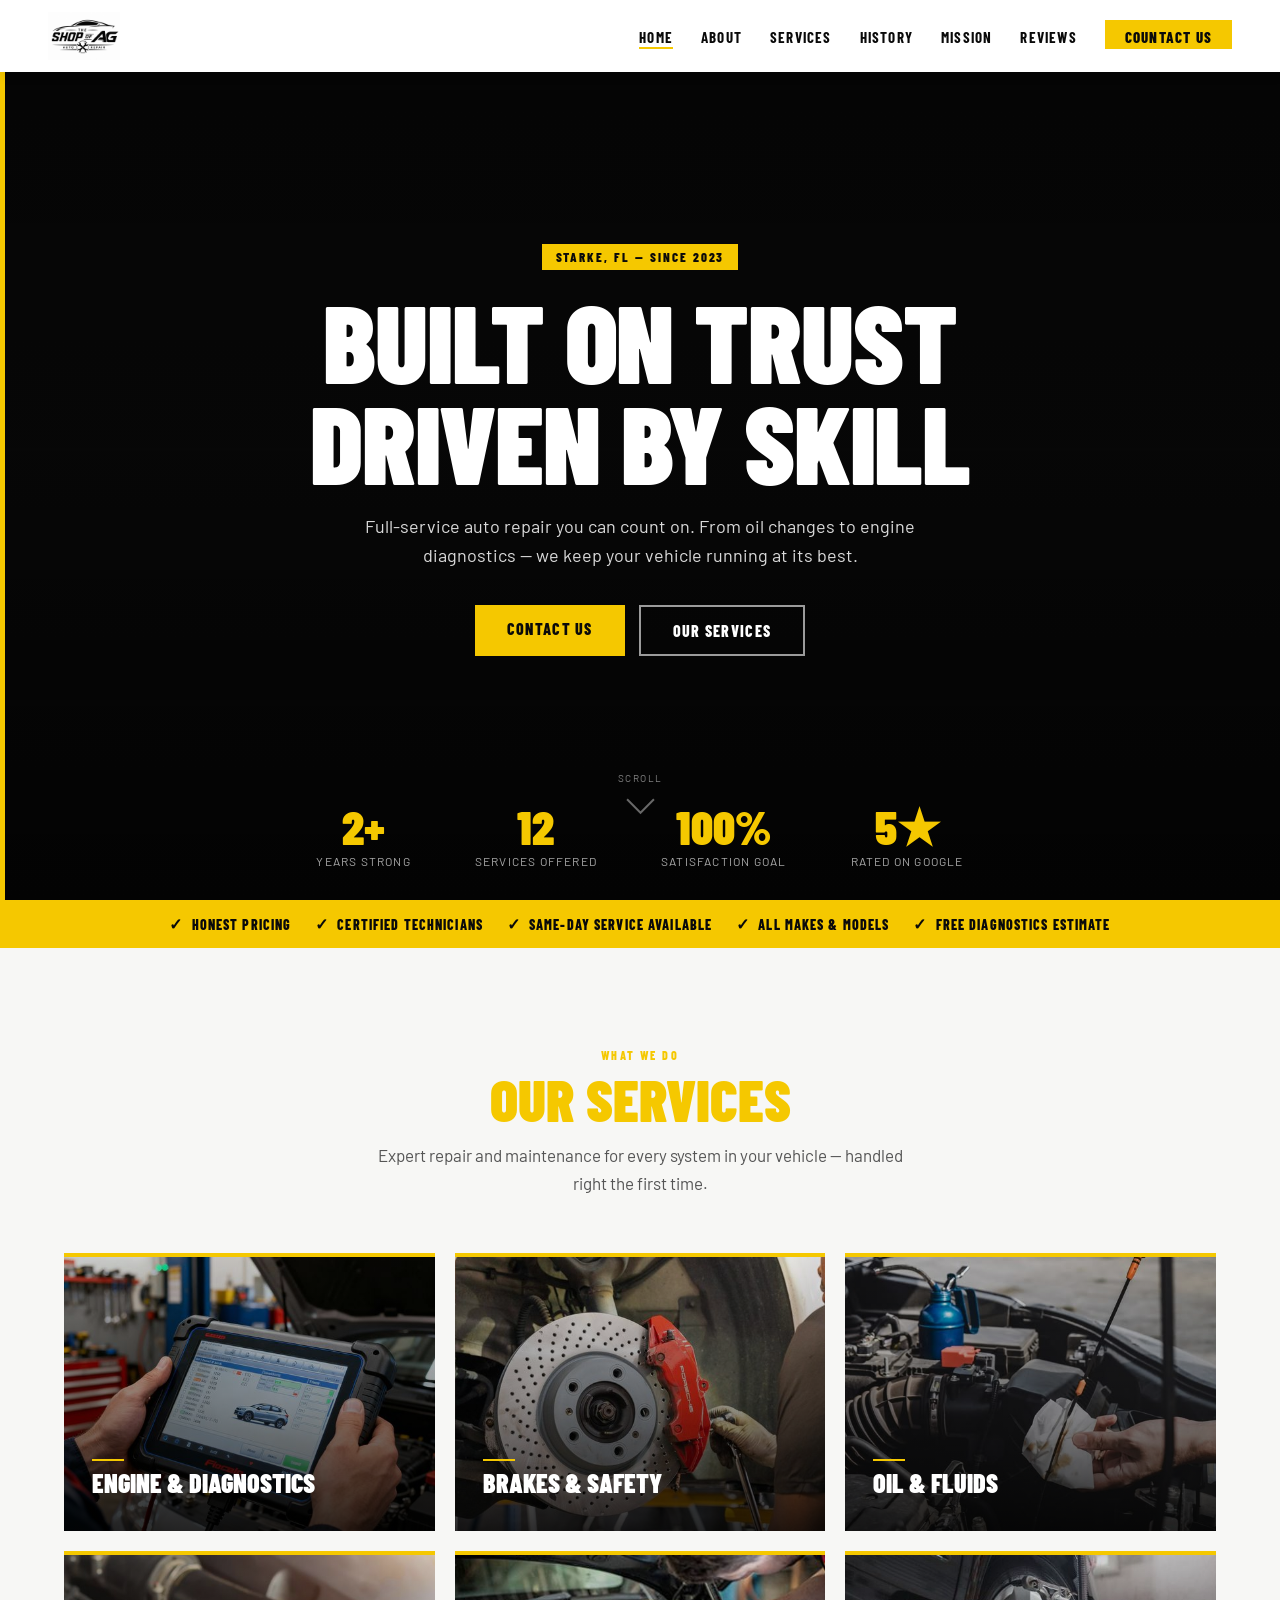
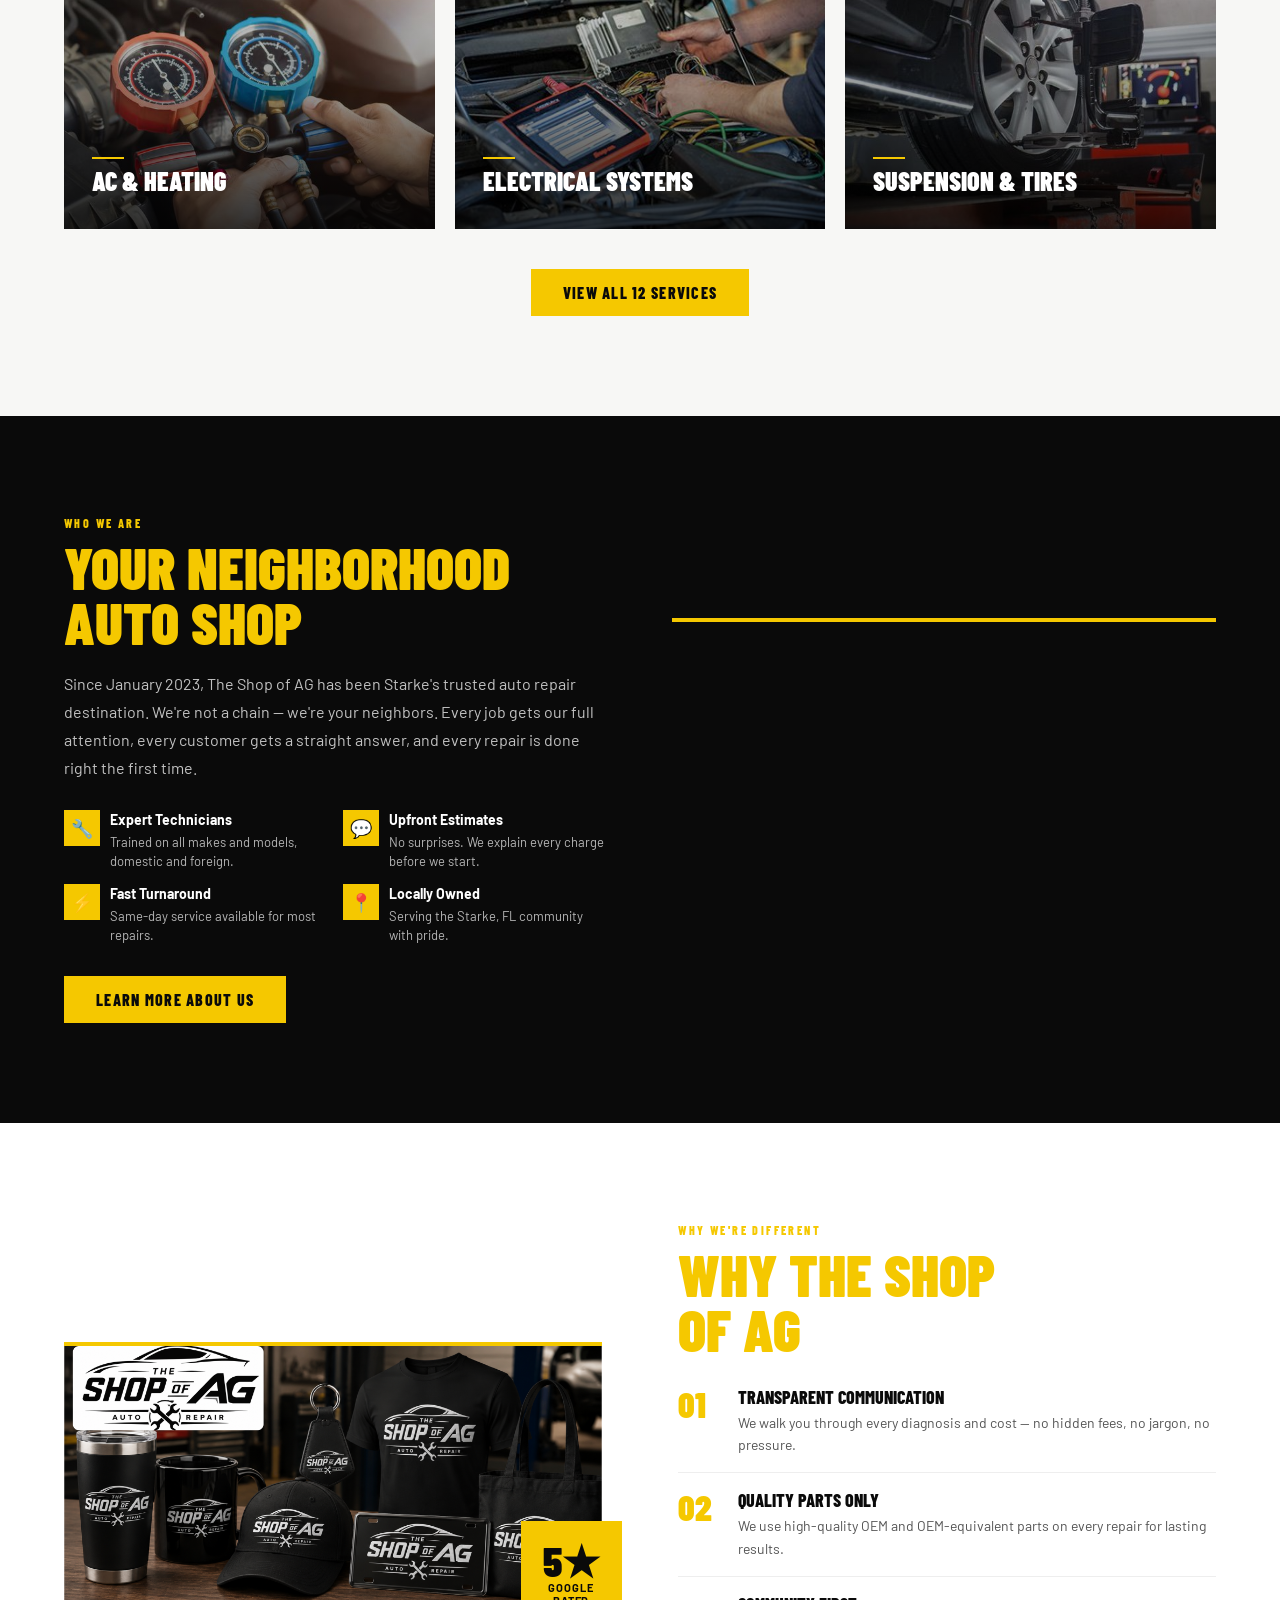
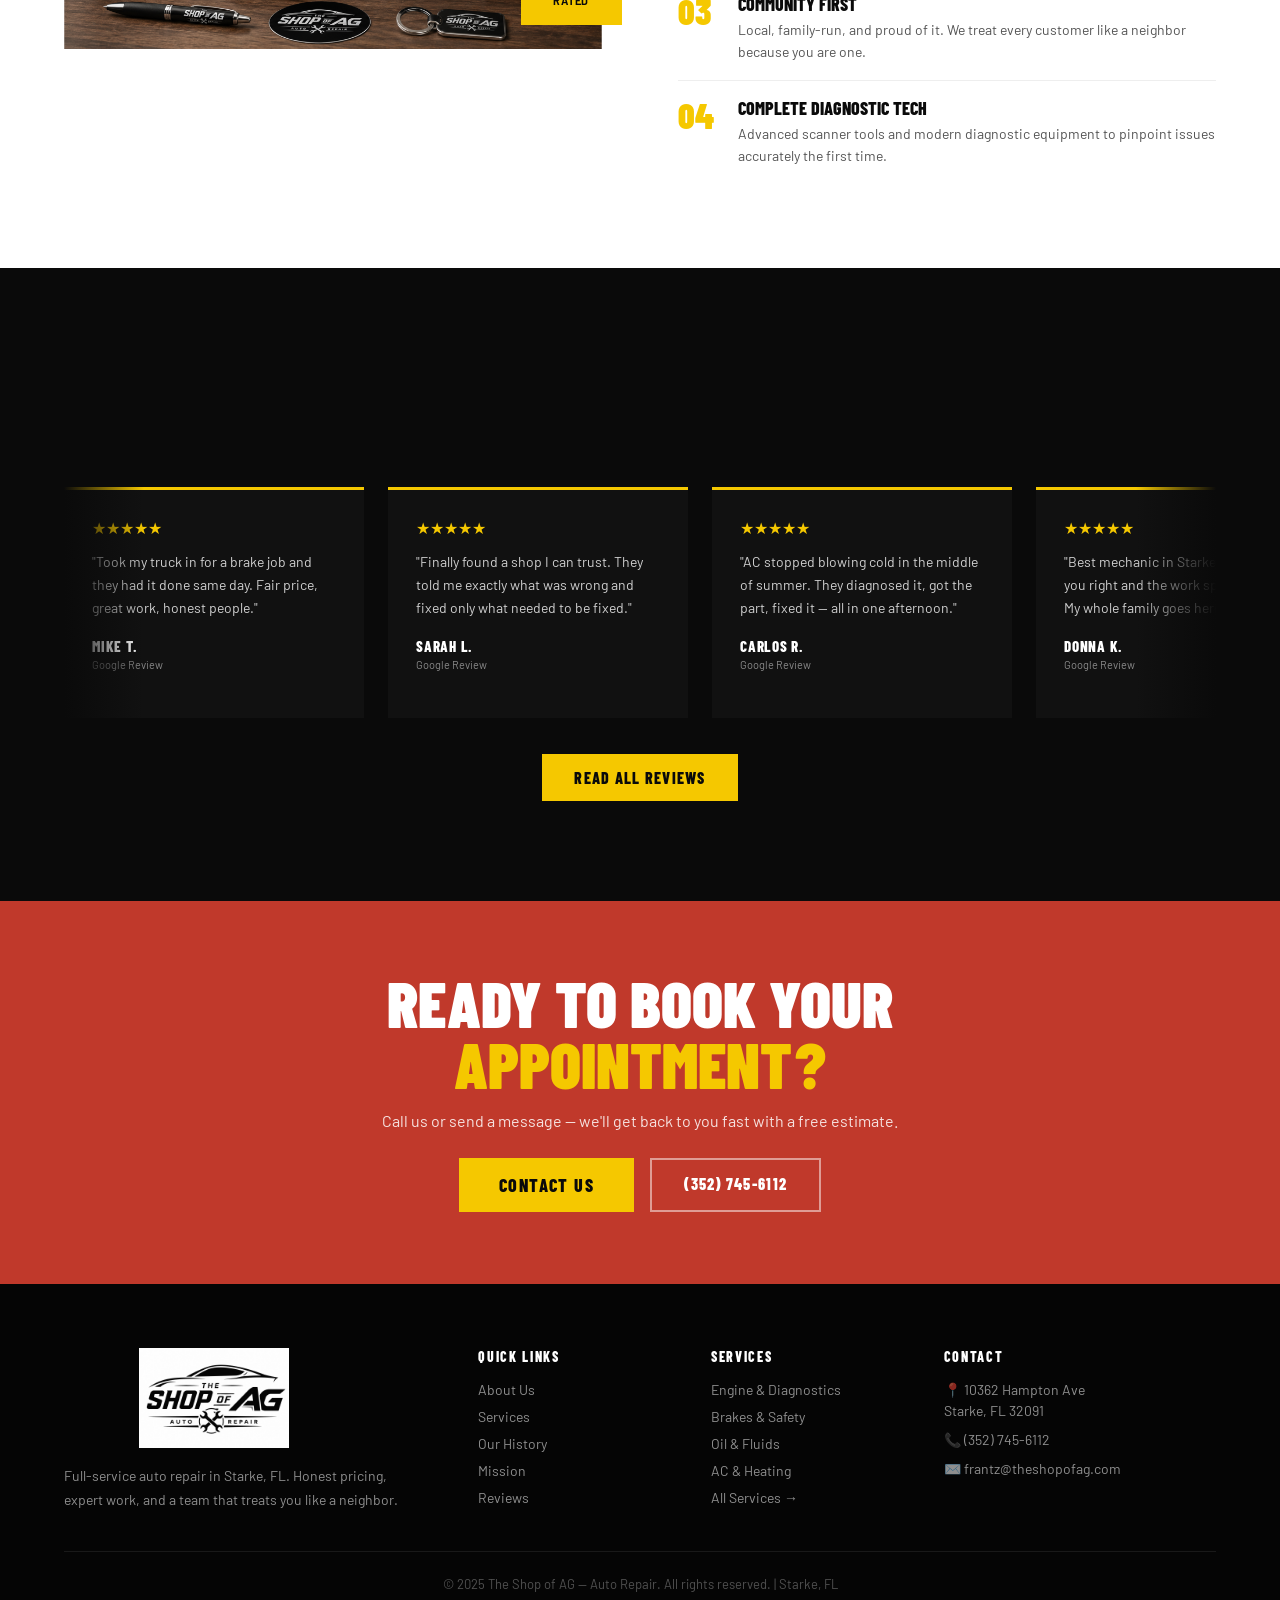
==== commit 547452ea: "Update index.html" ====
--- a/index.html
+++ b/index.html
@@ -148,7 +148,7 @@
       color: var(--white); letter-spacing: -0.01em;
       margin-bottom: 20px;
     }
-    .hero h1 span { color: var(--yellow); }
+    .hero h1 span { color: var(--white); }
     .hero-sub {
       font-size: clamp(15px, 2.2vw, 18px); color: rgba(255,255,255,0.85);
       max-width: 560px; margin: 0 auto 36px; line-height: 1.6;
@@ -471,12 +471,8 @@
       max-width: 1200px; margin: 0 auto 40px;
     }
     .footer-logo img {
-      height: 52px; margin-bottom: 16px;
-      filter: brightness(0) invert(1)
-              drop-shadow(1px  0px 0 rgba(255,255,255,0.4))
-              drop-shadow(-1px 0px 0 rgba(255,255,255,0.4))
-              drop-shadow(0px  1px 0 rgba(255,255,255,0.4))
-              drop-shadow(0px -1px 0 rgba(255,255,255,0.4));
+      height: 100px; margin-bottom: 16px;
+      margin-left: 75px;
     }
     .footer-about { font-size: 14px; line-height: 1.7; }
     .footer-col h4 {
@@ -564,7 +560,7 @@
       <li><a href="history.html" id="nav-history">History</a></li>
       <li><a href="mission.html" id="nav-mission">Mission</a></li>
       <li><a href="reviews.html" id="nav-reviews">Reviews</a></li>
-      <li><a href="contact.html" id="nav-contact" class="nav-cta">Get a Quote</a></li>
+      <li><a href="contact.html" id="nav-contact" class="nav-cta">COUNTACT US</a></li>
     </ul>
     <button id="hamburger" aria-expanded="false" aria-label="Toggle menu">
       <span></span><span></span><span></span>
@@ -579,7 +575,7 @@
     <a href="history.html">History</a>
     <a href="mission.html">Mission</a>
     <a href="reviews.html">Reviews</a>
-    <a href="contact.html" class="mob-cta">Get a Quote</a>
+    <a href="contact.html" class="mob-cta">CONTACT US</a>
   </div>
 
   <!-- ── Hero — Video Background ── -->
@@ -604,7 +600,7 @@
       <h1>BUILT ON <span>TRUST</span><br>DRIVEN BY <span>SKILL</span></h1>
       <p class="hero-sub">Full-service auto repair you can count on. From oil changes to engine diagnostics — we keep your vehicle running at its best.</p>
       <div class="hero-btns">
-        <a href="contact.html" class="btn-primary">Get a Free Quote</a>
+        <a href="contact.html" class="btn-primary">CONTACT US</a>
         <a href="services.html" class="btn-outline">Our Services</a>
       </div>
     </div>
@@ -907,7 +903,7 @@
     <h2>READY TO BOOK YOUR<br><span style="color:var(--yellow)">APPOINTMENT?</span></h2>
     <p>Call us or send a message — we'll get back to you fast with a free estimate.</p>
     <div style="display:flex;gap:16px;justify-content:center;flex-wrap:wrap">
-      <a href="contact.html" class="btn-primary">Get a Free Quote</a>
+      <a href="contact.html" class="btn-primary">CONTACT US</a>
       <a href="tel:3527456112" class="btn-outline" style="border-color:rgba(255,255,255,0.5);color:var(--white)">(352) 745-6112</a>
     </div>
   </section>
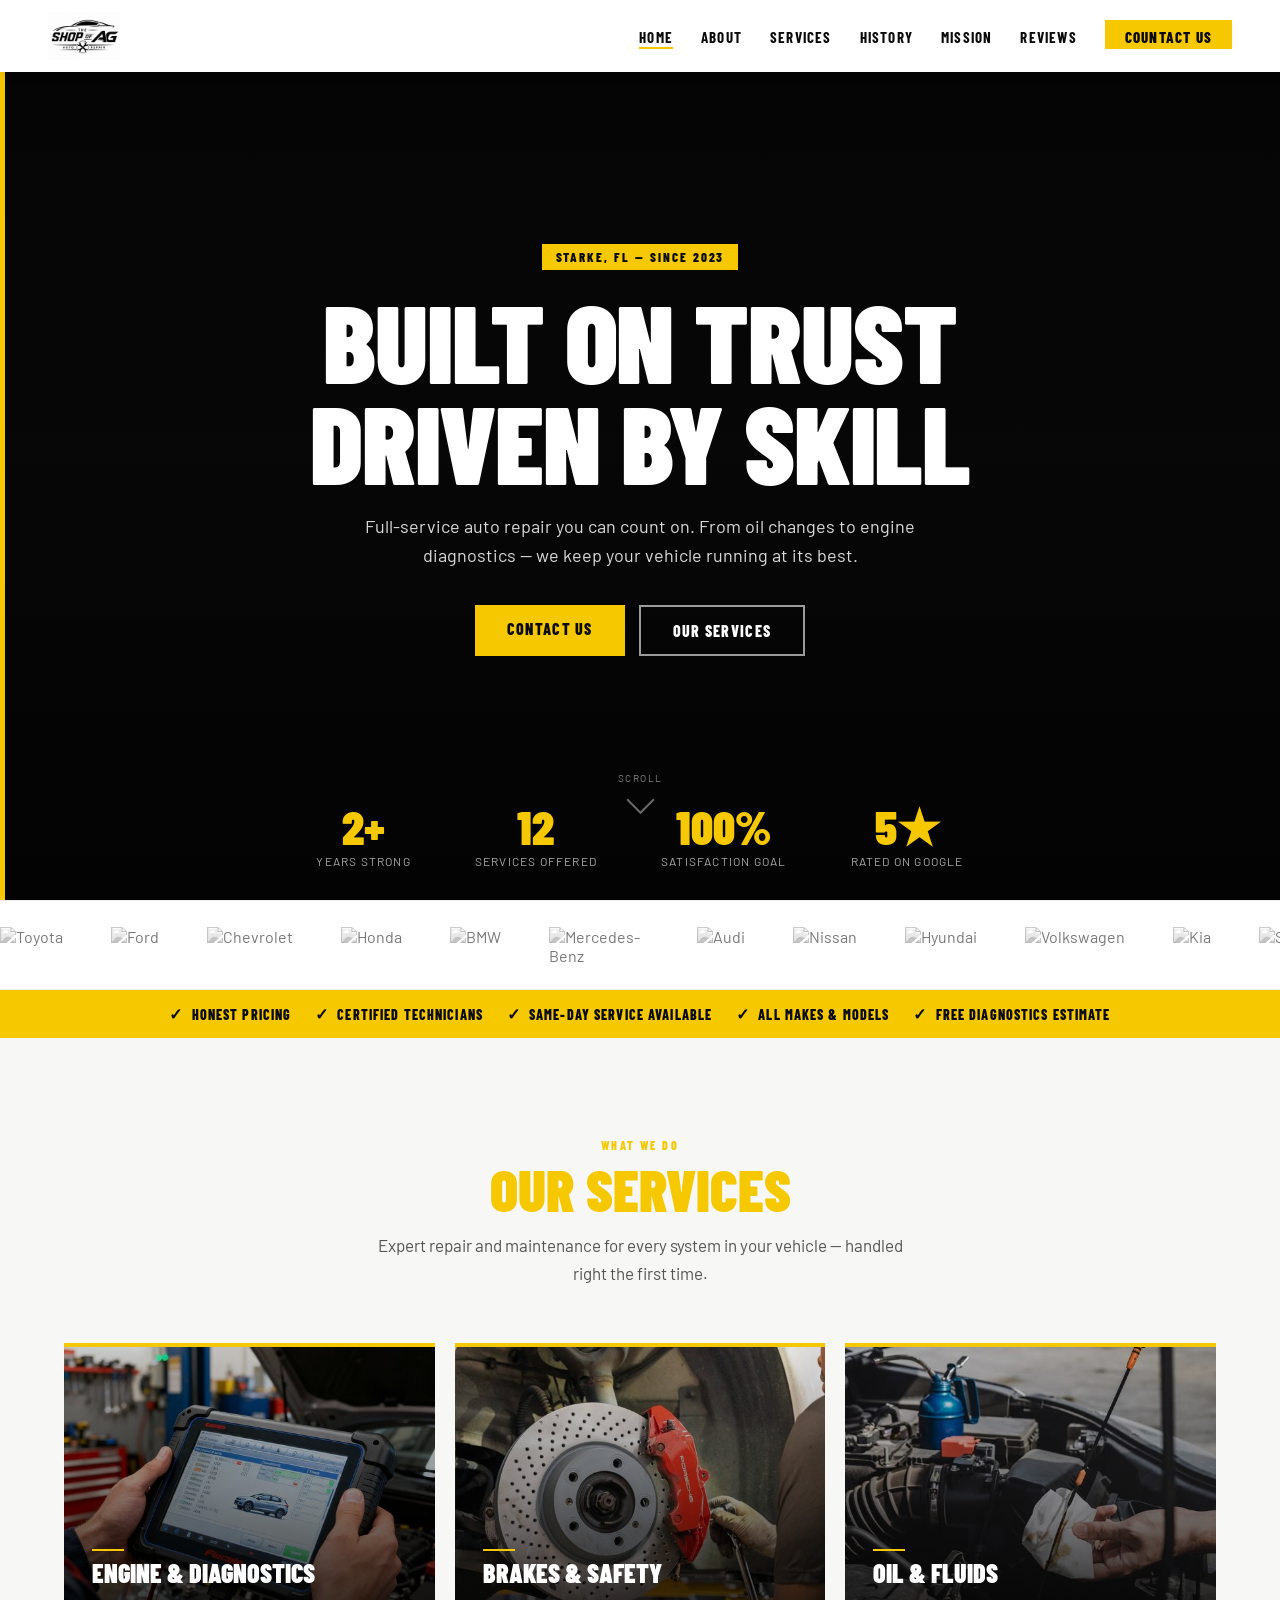
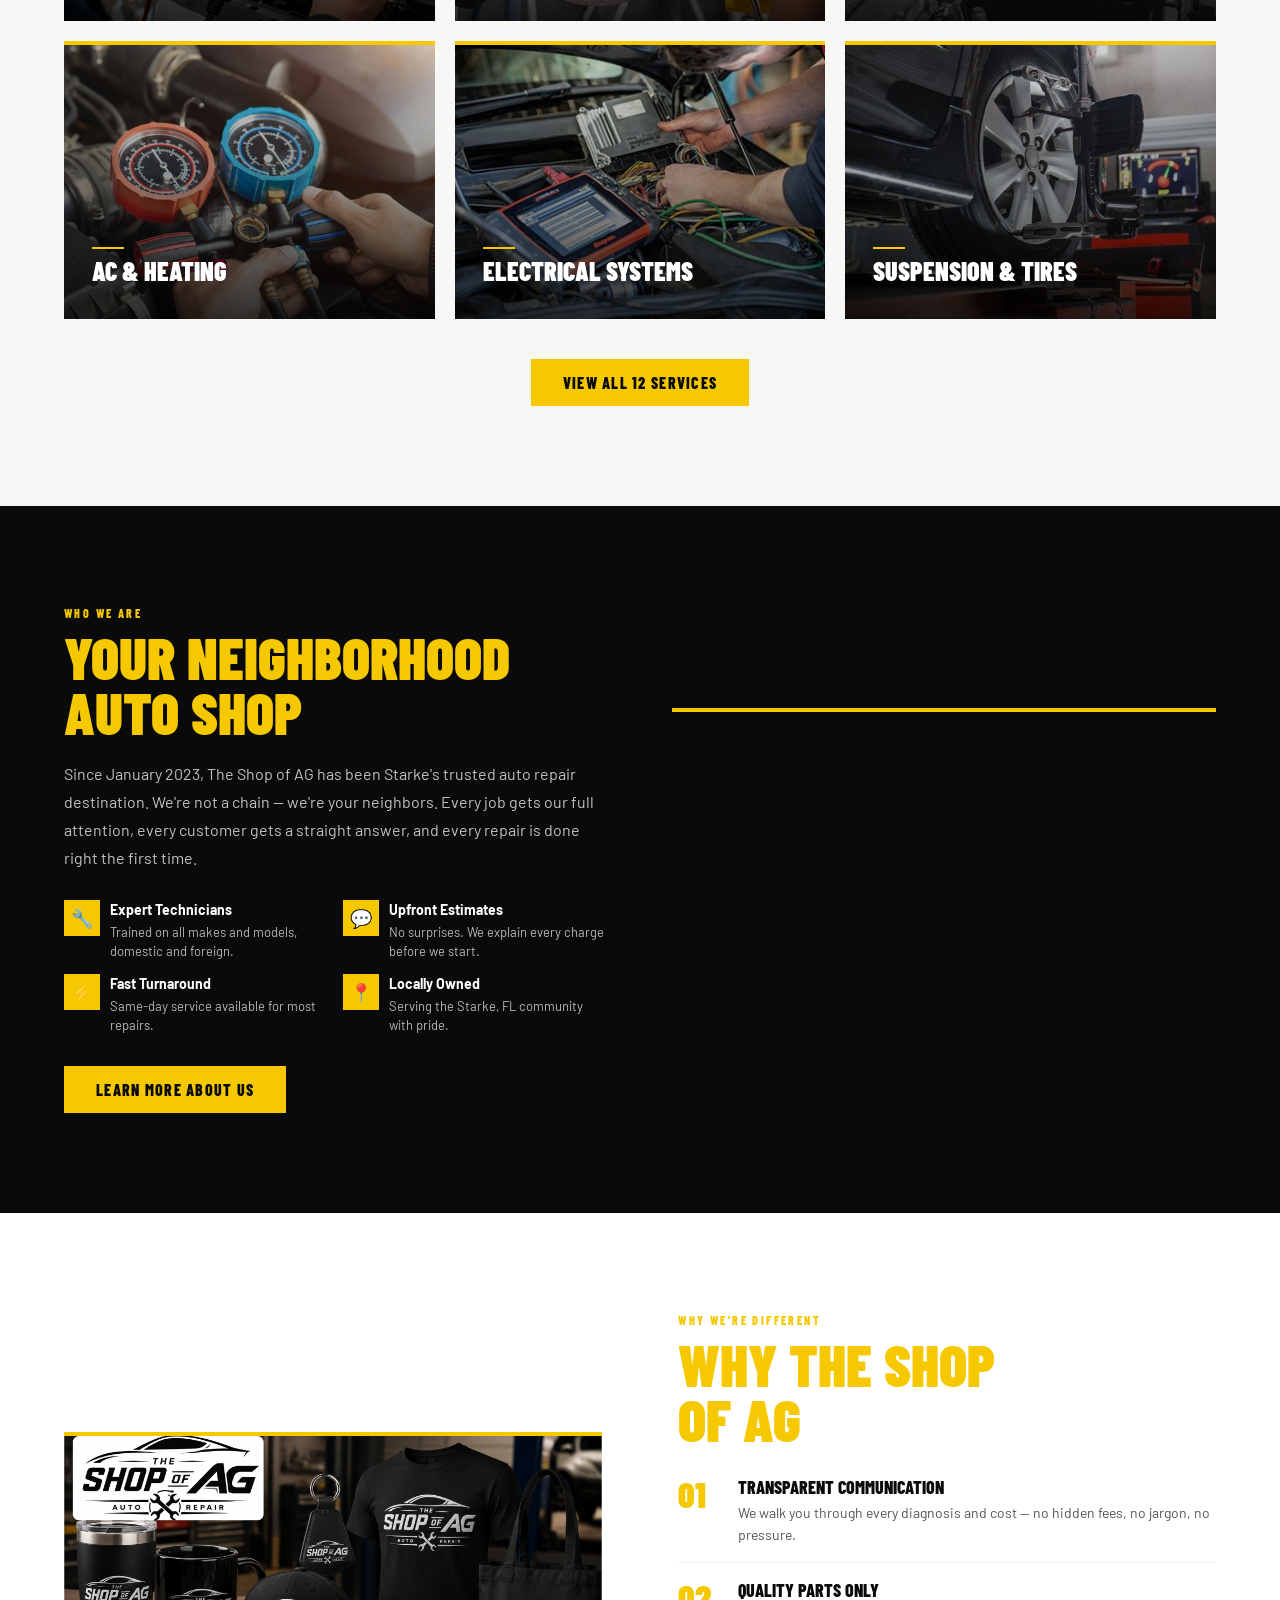
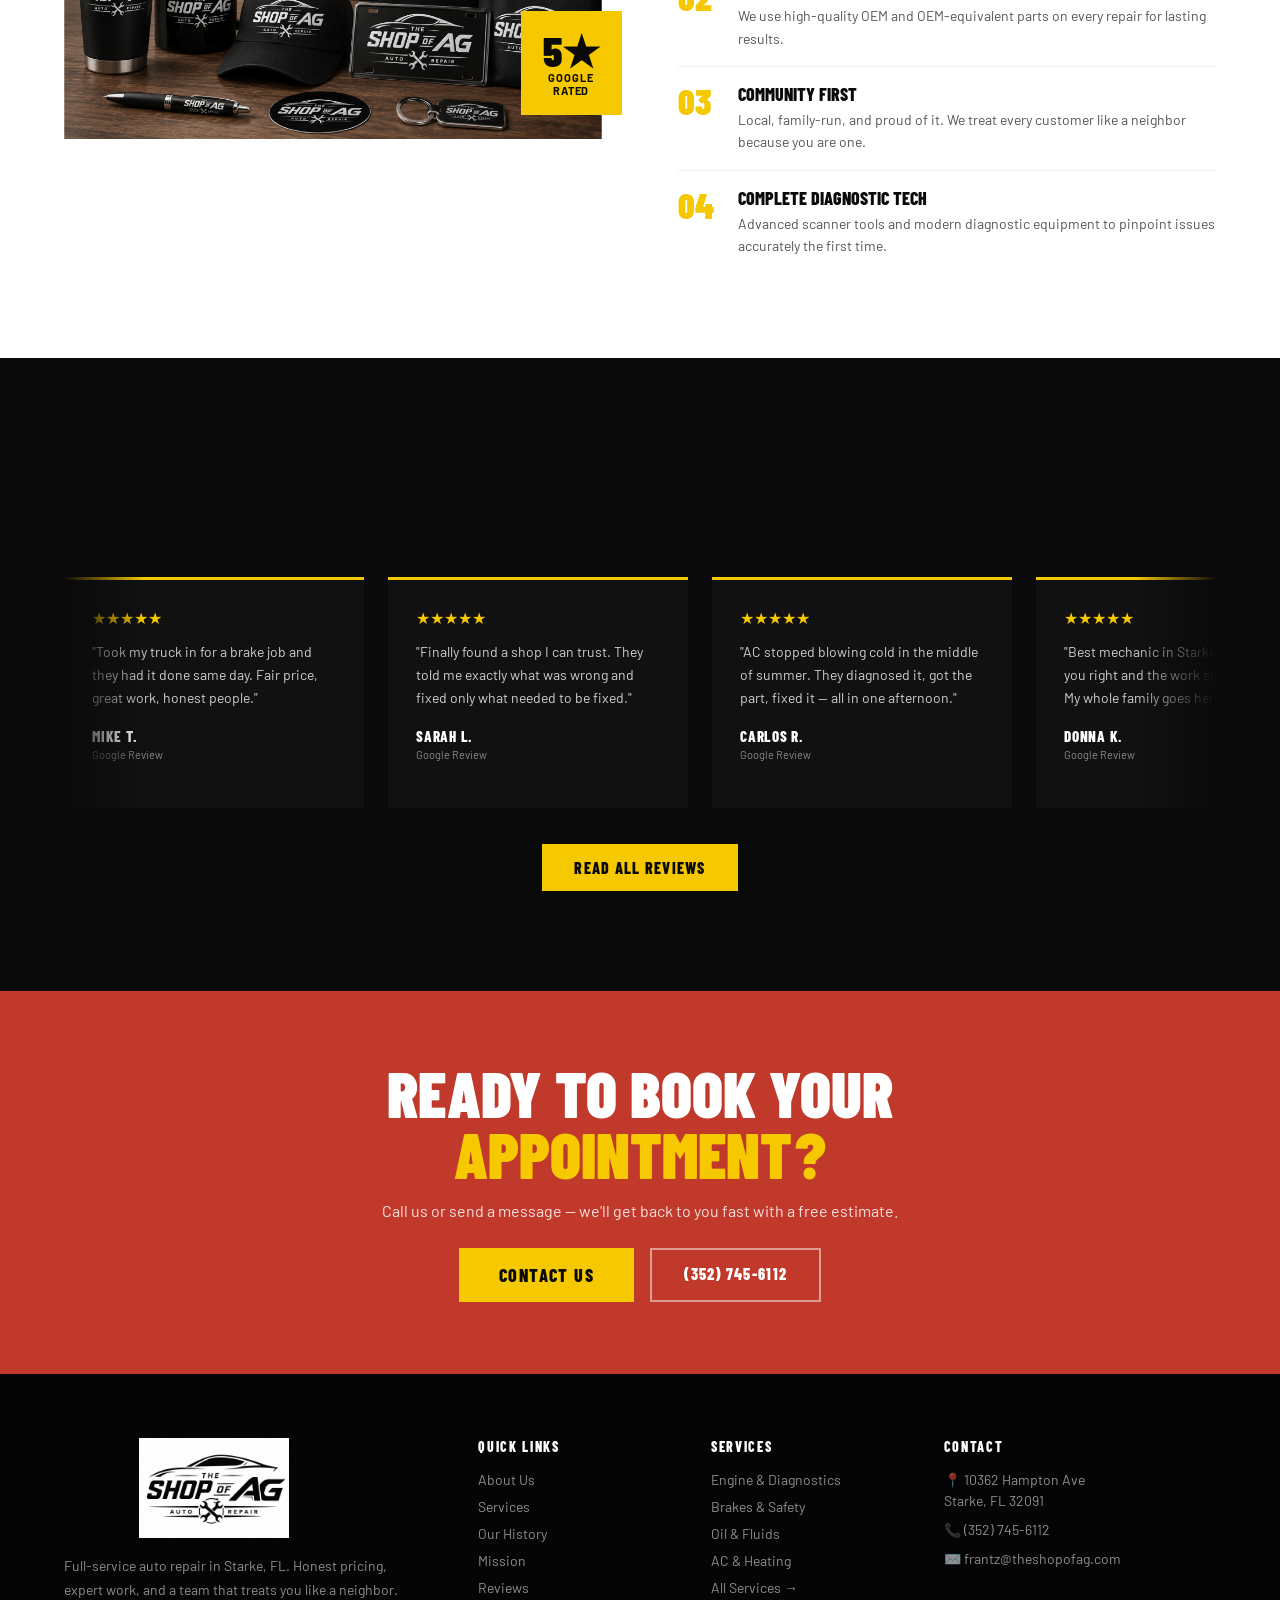
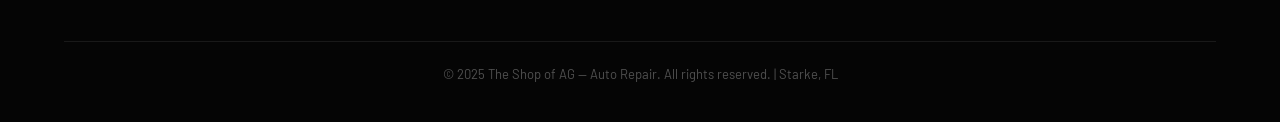
==== commit e830e02b: "Update index.html" ====
--- a/index.html
+++ b/index.html
@@ -538,6 +538,45 @@
       .hero-btns a { width: 100%; max-width: 280px; text-align: center; }
     }
 
+    /* ── Car Brands Carousel ────────────────────────── */
+    .brands-bar {
+      background: var(--white);
+      padding: 20px 0;
+      overflow: hidden;
+      border-top: 1px solid #eee;
+      border-bottom: 1px solid #eee;
+    }
+    .brands-track {
+      display: flex;
+      gap: 48px;
+      align-items: center;
+      width: max-content;
+      animation: scroll-brands 30s linear infinite;
+    }
+    .brands-track:hover { animation-play-state: paused; }
+    @keyframes scroll-brands {
+      0%   { transform: translateX(0); }
+      100% { transform: translateX(-50%); }
+    }
+    .brand-item {
+      flex-shrink: 0;
+      display: flex;
+      align-items: center;
+      justify-content: center;
+      height: 48px;
+    }
+    .brand-item img {
+      height: 36px;
+      width: auto;
+      max-width: 100px;
+      object-fit: contain;
+      filter: grayscale(1) opacity(0.55);
+      transition: filter 0.25s ease;
+    }
+    .brand-item img:hover {
+      filter: grayscale(0) opacity(1);
+    }
+
     /* ── Safe-area for iOS notch ────────────────────── */
     @supports (padding: max(0px)) {
       #navbar { padding-left: max(clamp(16px, 4vw, 48px), env(safe-area-inset-left)); padding-right: max(clamp(16px, 4vw, 48px), env(safe-area-inset-right)); }
@@ -629,6 +668,43 @@
       </div>
     </div>
   </section>
+
+  <!-- ── Car Brands Carousel ── -->
+  <div class="brands-bar" aria-label="Car brands we service">
+    <div class="brands-track">
+      <div class="brand-item"><img src="https://upload.wikimedia.org/wikipedia/commons/thumb/1/1b/Toyota_logo_2020.svg/200px-Toyota_logo_2020.svg.png" alt="Toyota"></div>
+      <div class="brand-item"><img src="https://upload.wikimedia.org/wikipedia/commons/thumb/9/90/Ford_Motor_Company_Logo.svg/200px-Ford_Motor_Company_Logo.svg.png" alt="Ford"></div>
+      <div class="brand-item"><img src="https://upload.wikimedia.org/wikipedia/commons/thumb/1/16/Chevrolet_logo.svg/200px-Chevrolet_logo.svg.png" alt="Chevrolet"></div>
+      <div class="brand-item"><img src="https://upload.wikimedia.org/wikipedia/commons/thumb/6/6d/Honda_logo.svg/200px-Honda_logo.svg.png" alt="Honda"></div>
+      <div class="brand-item"><img src="https://upload.wikimedia.org/wikipedia/commons/thumb/4/44/BMW.svg/200px-BMW.svg.png" alt="BMW"></div>
+      <div class="brand-item"><img src="https://upload.wikimedia.org/wikipedia/commons/thumb/a/a3/Mercedes_benz_logo.svg/200px-Mercedes_benz_logo.svg.png" alt="Mercedes-Benz"></div>
+      <div class="brand-item"><img src="https://upload.wikimedia.org/wikipedia/commons/thumb/6/6b/Audi-logo.svg/200px-Audi-logo.svg.png" alt="Audi"></div>
+      <div class="brand-item"><img src="https://upload.wikimedia.org/wikipedia/commons/thumb/f/f7/Nissan_logo.svg/200px-Nissan_logo.svg.png" alt="Nissan"></div>
+      <div class="brand-item"><img src="https://upload.wikimedia.org/wikipedia/commons/thumb/6/6c/Hyundai_Motor_Company_logo.svg/200px-Hyundai_Motor_Company_logo.svg.png" alt="Hyundai"></div>
+      <div class="brand-item"><img src="https://upload.wikimedia.org/wikipedia/commons/thumb/a/ab/Volkswagen_logo_2019.svg/200px-Volkswagen_logo_2019.svg.png" alt="Volkswagen"></div>
+      <div class="brand-item"><img src="https://upload.wikimedia.org/wikipedia/commons/thumb/4/47/Kia-logo.svg/200px-Kia-logo.svg.png" alt="Kia"></div>
+      <div class="brand-item"><img src="https://upload.wikimedia.org/wikipedia/commons/thumb/3/38/Subaru_logo.svg/200px-Subaru_logo.svg.png" alt="Subaru"></div>
+      <div class="brand-item"><img src="https://upload.wikimedia.org/wikipedia/commons/thumb/9/94/Jeep_logo.svg/200px-Jeep_logo.svg.png" alt="Jeep"></div>
+      <div class="brand-item"><img src="https://upload.wikimedia.org/wikipedia/commons/thumb/b/bd/Dodge_logo.svg/200px-Dodge_logo.svg.png" alt="Dodge"></div>
+      <div class="brand-item"><img src="https://upload.wikimedia.org/wikipedia/commons/thumb/e/e9/Mazda_logo.svg/200px-Mazda_logo.svg.png" alt="Mazda"></div>
+      <!-- Duplicate set for seamless infinite loop -->
+      <div class="brand-item"><img src="https://upload.wikimedia.org/wikipedia/commons/thumb/1/1b/Toyota_logo_2020.svg/200px-Toyota_logo_2020.svg.png" alt="Toyota"></div>
+      <div class="brand-item"><img src="https://upload.wikimedia.org/wikipedia/commons/thumb/9/90/Ford_Motor_Company_Logo.svg/200px-Ford_Motor_Company_Logo.svg.png" alt="Ford"></div>
+      <div class="brand-item"><img src="https://upload.wikimedia.org/wikipedia/commons/thumb/1/16/Chevrolet_logo.svg/200px-Chevrolet_logo.svg.png" alt="Chevrolet"></div>
+      <div class="brand-item"><img src="https://upload.wikimedia.org/wikipedia/commons/thumb/6/6d/Honda_logo.svg/200px-Honda_logo.svg.png" alt="Honda"></div>
+      <div class="brand-item"><img src="https://upload.wikimedia.org/wikipedia/commons/thumb/4/44/BMW.svg/200px-BMW.svg.png" alt="BMW"></div>
+      <div class="brand-item"><img src="https://upload.wikimedia.org/wikipedia/commons/thumb/a/a3/Mercedes_benz_logo.svg/200px-Mercedes_benz_logo.svg.png" alt="Mercedes-Benz"></div>
+      <div class="brand-item"><img src="https://upload.wikimedia.org/wikipedia/commons/thumb/6/6b/Audi-logo.svg/200px-Audi-logo.svg.png" alt="Audi"></div>
+      <div class="brand-item"><img src="https://upload.wikimedia.org/wikipedia/commons/thumb/f/f7/Nissan_logo.svg/200px-Nissan_logo.svg.png" alt="Nissan"></div>
+      <div class="brand-item"><img src="https://upload.wikimedia.org/wikipedia/commons/thumb/6/6c/Hyundai_Motor_Company_logo.svg/200px-Hyundai_Motor_Company_logo.svg.png" alt="Hyundai"></div>
+      <div class="brand-item"><img src="https://upload.wikimedia.org/wikipedia/commons/thumb/a/ab/Volkswagen_logo_2019.svg/200px-Volkswagen_logo_2019.svg.png" alt="Volkswagen"></div>
+      <div class="brand-item"><img src="https://upload.wikimedia.org/wikipedia/commons/thumb/4/47/Kia-logo.svg/200px-Kia-logo.svg.png" alt="Kia"></div>
+      <div class="brand-item"><img src="https://upload.wikimedia.org/wikipedia/commons/thumb/3/38/Subaru_logo.svg/200px-Subaru_logo.svg.png" alt="Subaru"></div>
+      <div class="brand-item"><img src="https://upload.wikimedia.org/wikipedia/commons/thumb/9/94/Jeep_logo.svg/200px-Jeep_logo.svg.png" alt="Jeep"></div>
+      <div class="brand-item"><img src="https://upload.wikimedia.org/wikipedia/commons/thumb/b/bd/Dodge_logo.svg/200px-Dodge_logo.svg.png" alt="Dodge"></div>
+      <div class="brand-item"><img src="https://upload.wikimedia.org/wikipedia/commons/thumb/e/e9/Mazda_logo.svg/200px-Mazda_logo.svg.png" alt="Mazda"></div>
+    </div>
+  </div>
 
   <!-- ── Trust Bar ── -->
   <div class="trust-bar">
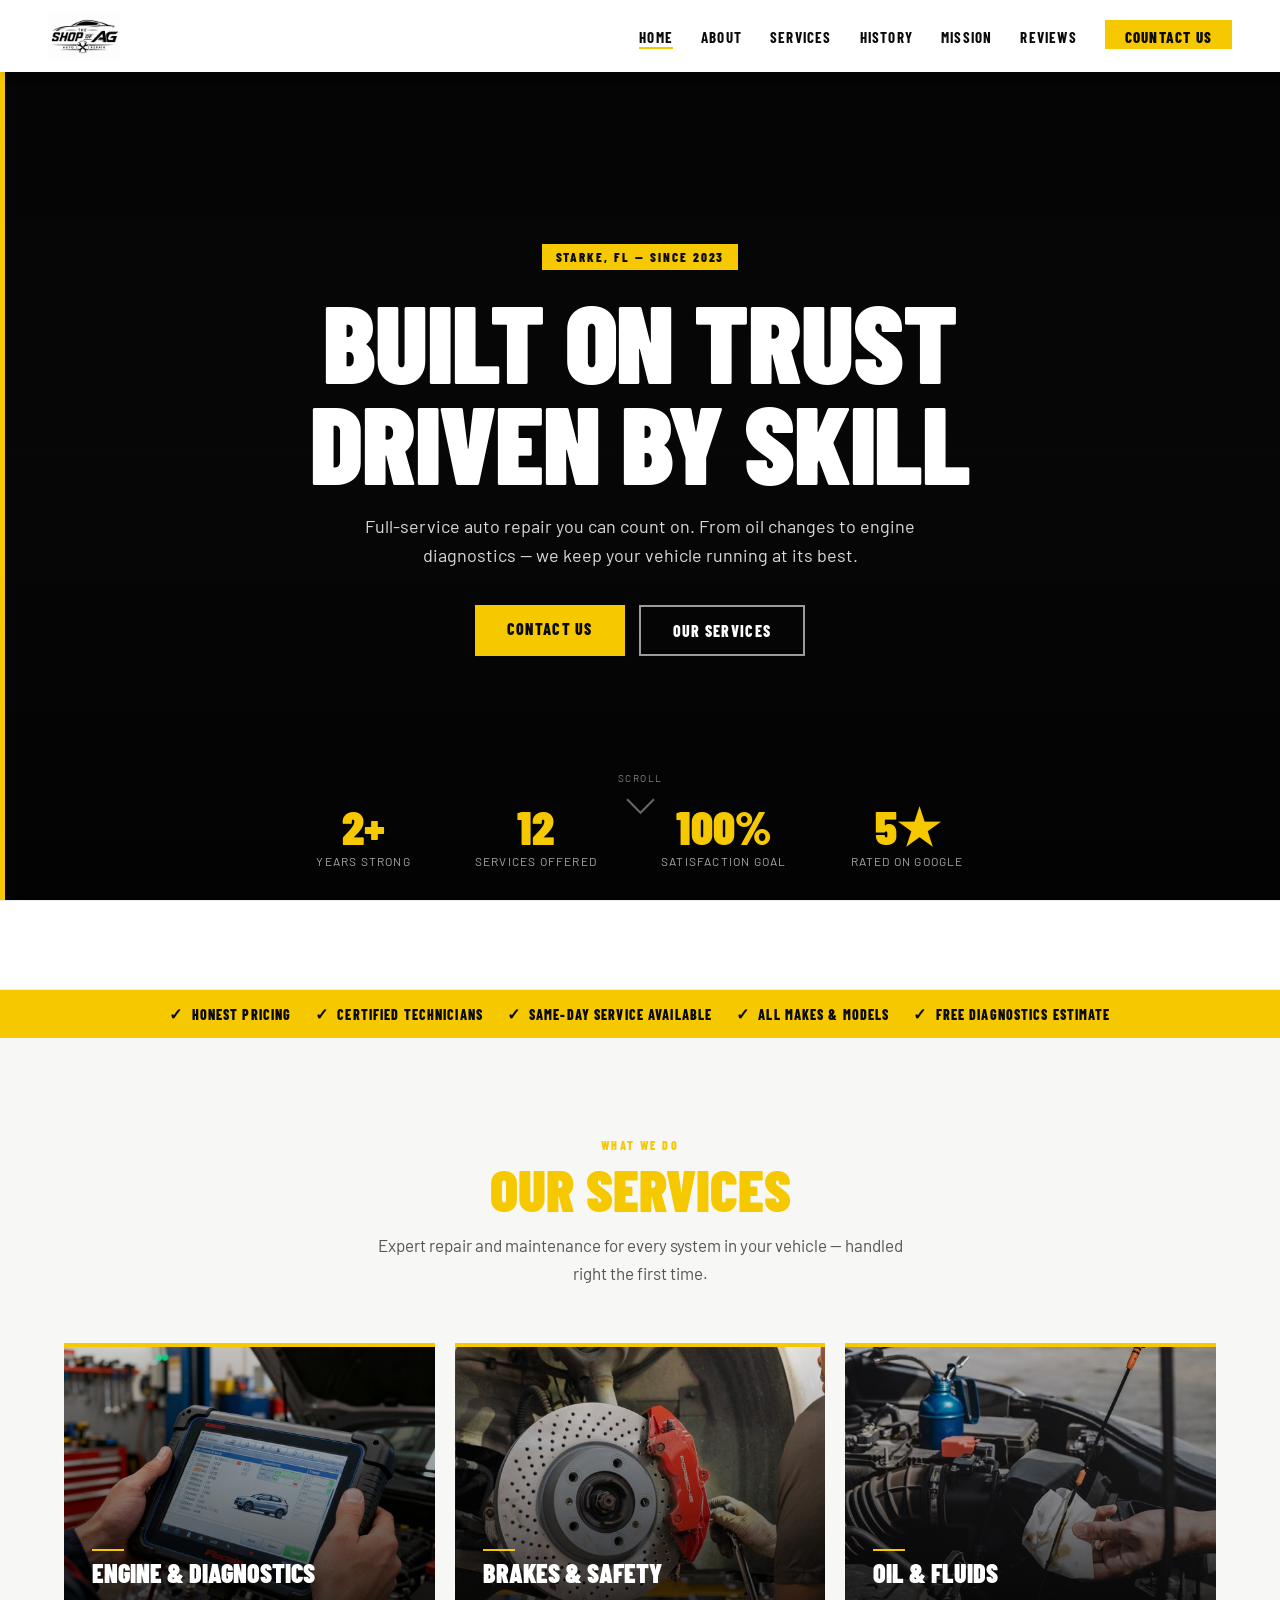
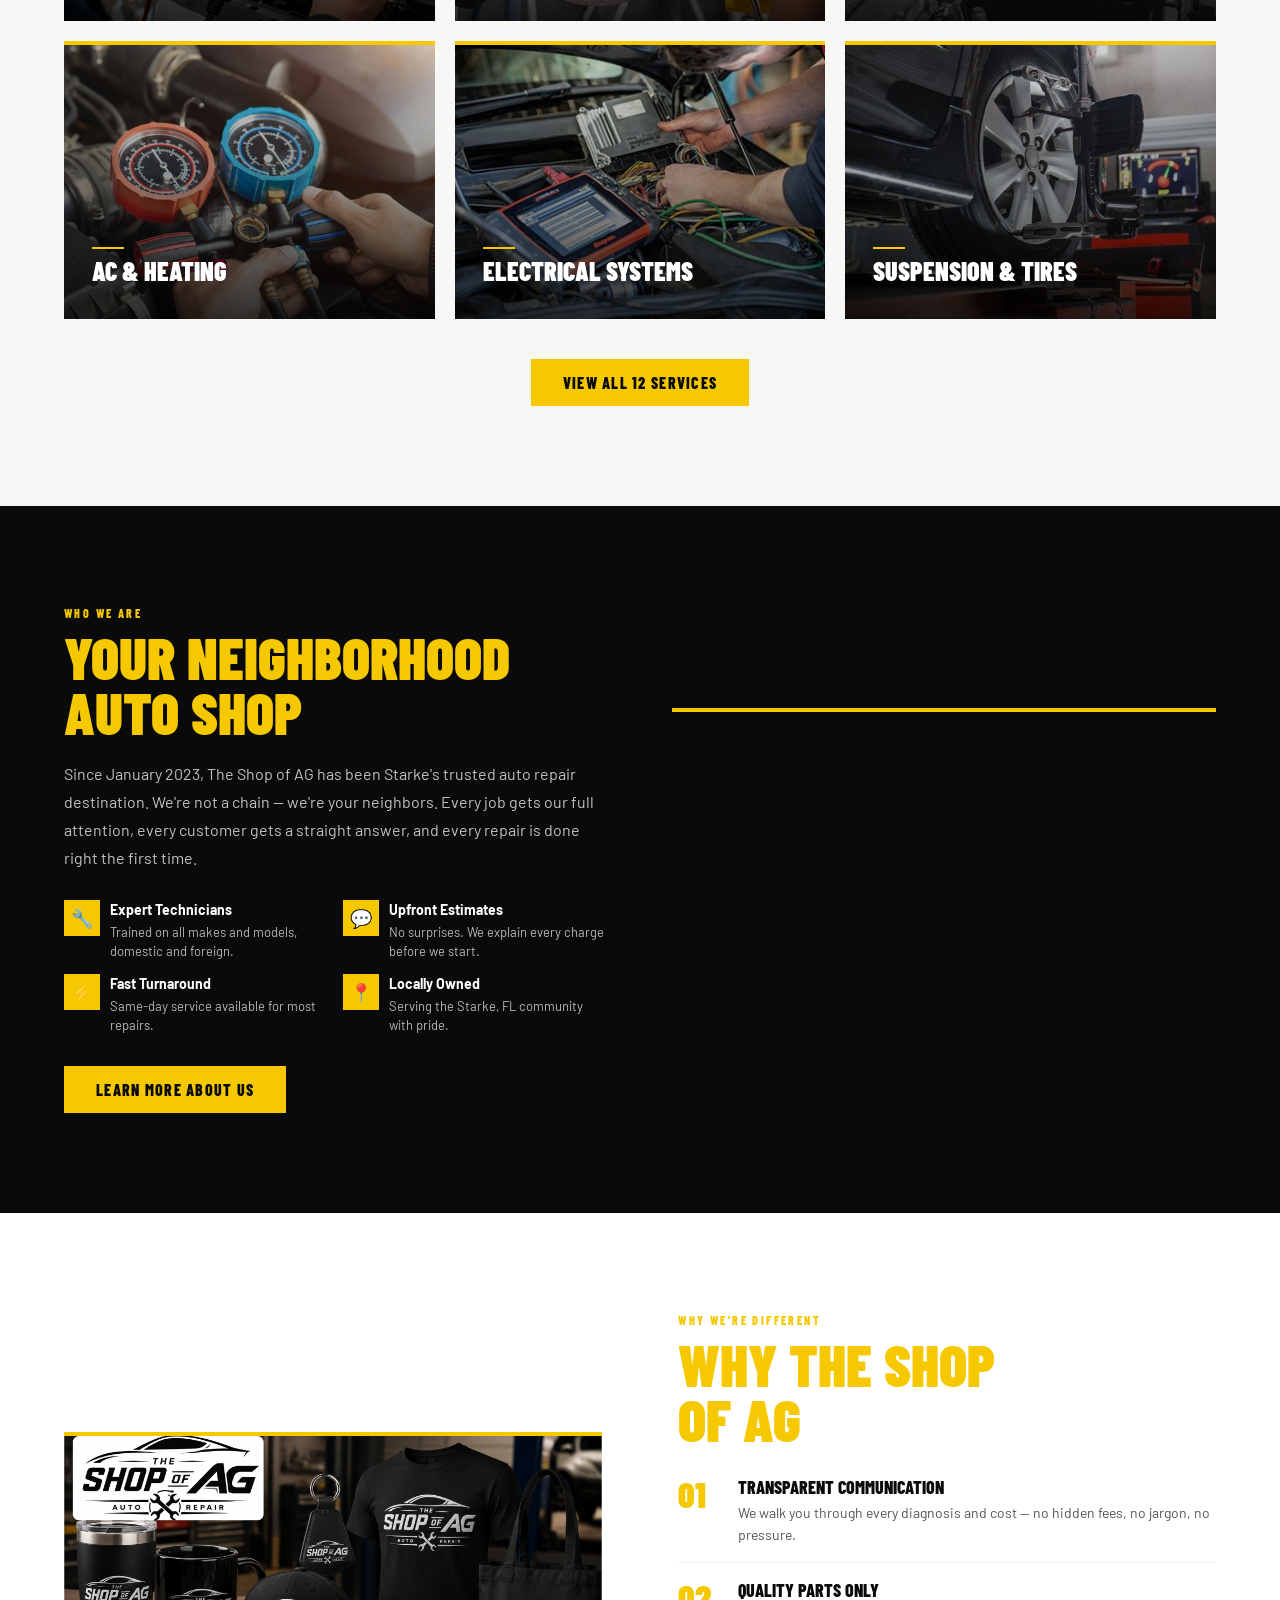
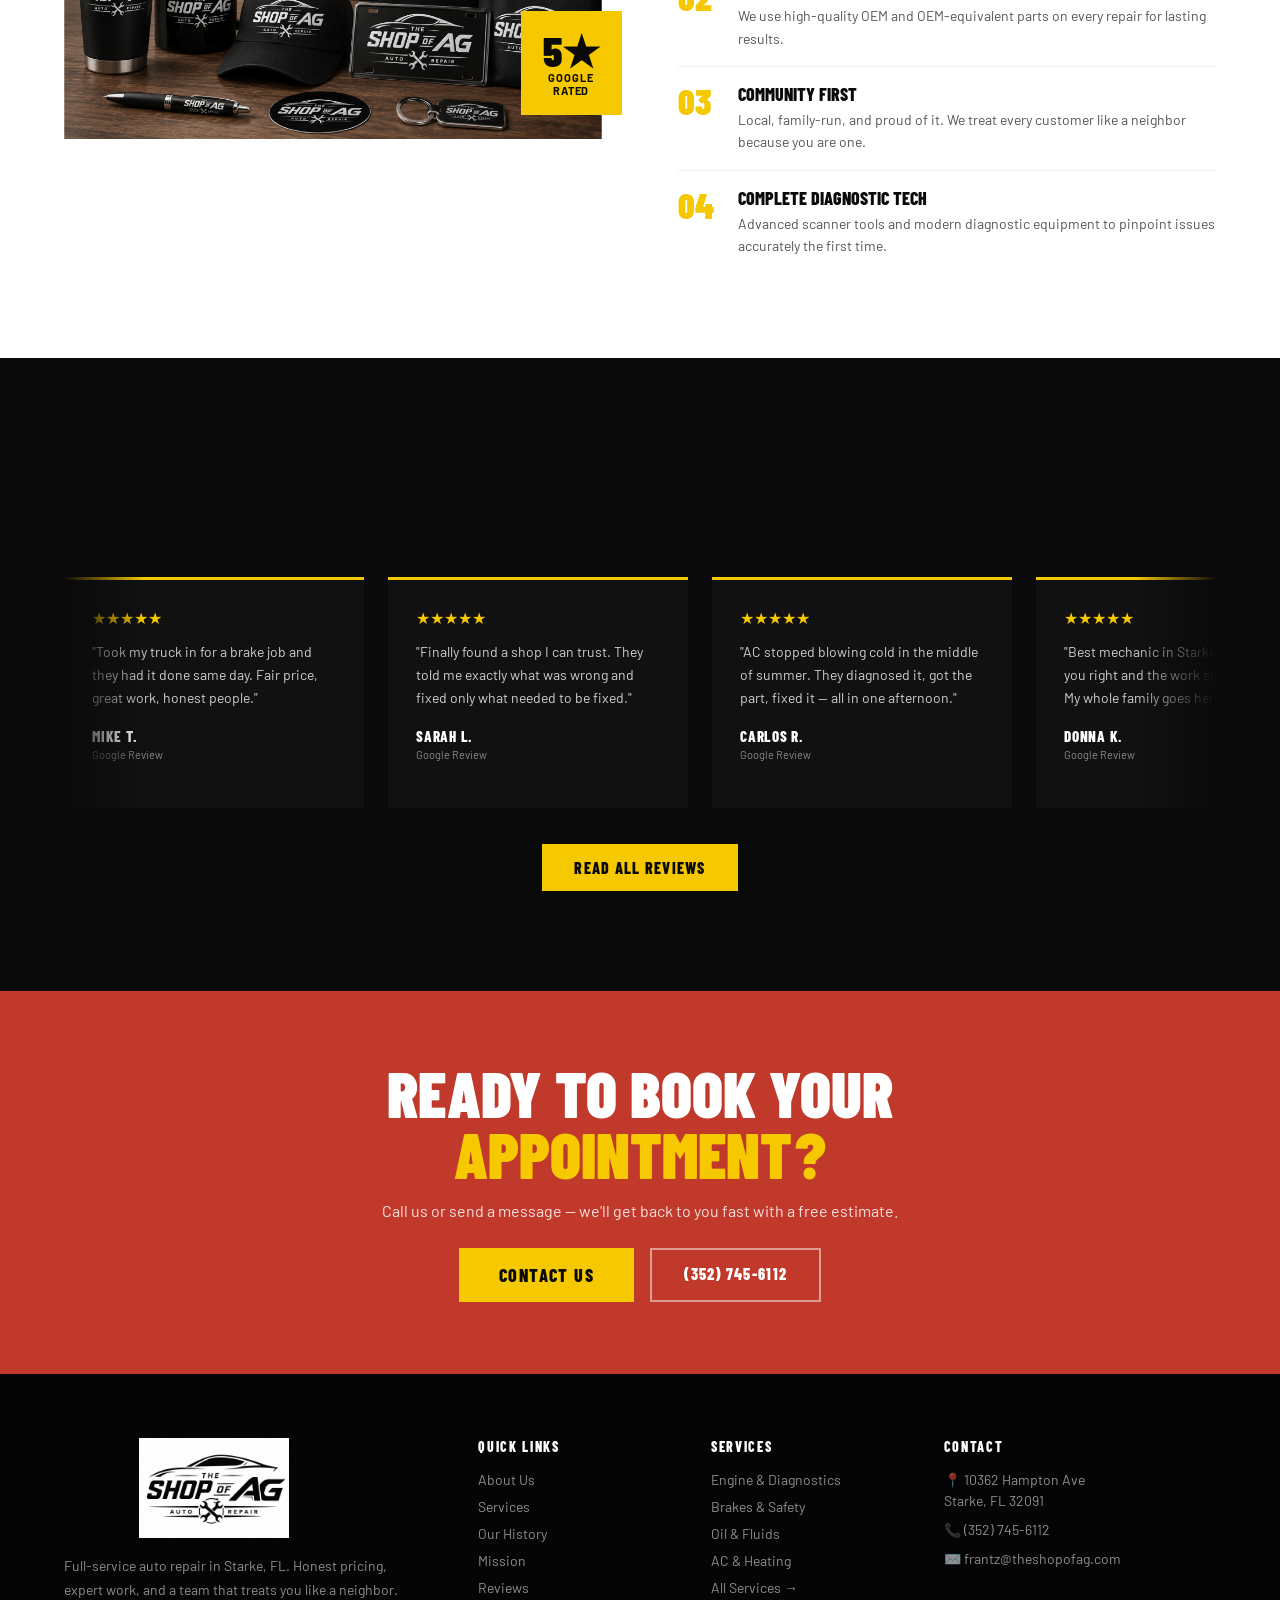
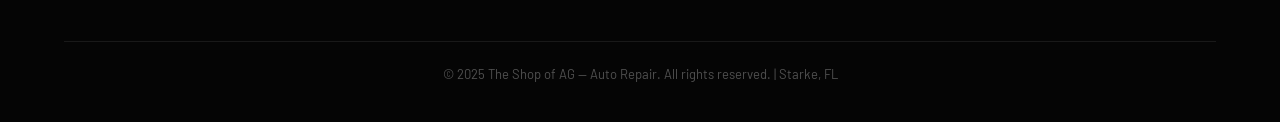
==== commit e36e2dd5: "Update index.html" ====
--- a/index.html
+++ b/index.html
@@ -564,18 +564,11 @@
       align-items: center;
       justify-content: center;
       height: 48px;
-    }
-    .brand-item img {
-      height: 36px;
-      width: auto;
-      max-width: 100px;
-      object-fit: contain;
-      filter: grayscale(1) opacity(0.55);
-      transition: filter 0.25s ease;
-    }
-    .brand-item img:hover {
-      filter: grayscale(0) opacity(1);
-    }
+      color: rgba(255,255,255,0.45);
+      transition: color 0.25s ease;
+    }
+    .brand-item:hover { color: var(--yellow); }
+    .brand-item svg { height: 28px; width: auto; }
 
     /* ── Safe-area for iOS notch ────────────────────── */
     @supports (padding: max(0px)) {
@@ -669,40 +662,73 @@
     </div>
   </section>
 
-  <!-- ── Car Brands Carousel ── -->
-  <div class="brands-bar" aria-label="Car brands we service">
+  <!-- ── Parts & Suppliers Carousel ── -->
+  <div class="brands-bar" aria-label="Trusted parts and material suppliers">
     <div class="brands-track">
-      <div class="brand-item"><img src="https://upload.wikimedia.org/wikipedia/commons/thumb/1/1b/Toyota_logo_2020.svg/200px-Toyota_logo_2020.svg.png" alt="Toyota"></div>
-      <div class="brand-item"><img src="https://upload.wikimedia.org/wikipedia/commons/thumb/9/90/Ford_Motor_Company_Logo.svg/200px-Ford_Motor_Company_Logo.svg.png" alt="Ford"></div>
-      <div class="brand-item"><img src="https://upload.wikimedia.org/wikipedia/commons/thumb/1/16/Chevrolet_logo.svg/200px-Chevrolet_logo.svg.png" alt="Chevrolet"></div>
-      <div class="brand-item"><img src="https://upload.wikimedia.org/wikipedia/commons/thumb/6/6d/Honda_logo.svg/200px-Honda_logo.svg.png" alt="Honda"></div>
-      <div class="brand-item"><img src="https://upload.wikimedia.org/wikipedia/commons/thumb/4/44/BMW.svg/200px-BMW.svg.png" alt="BMW"></div>
-      <div class="brand-item"><img src="https://upload.wikimedia.org/wikipedia/commons/thumb/a/a3/Mercedes_benz_logo.svg/200px-Mercedes_benz_logo.svg.png" alt="Mercedes-Benz"></div>
-      <div class="brand-item"><img src="https://upload.wikimedia.org/wikipedia/commons/thumb/6/6b/Audi-logo.svg/200px-Audi-logo.svg.png" alt="Audi"></div>
-      <div class="brand-item"><img src="https://upload.wikimedia.org/wikipedia/commons/thumb/f/f7/Nissan_logo.svg/200px-Nissan_logo.svg.png" alt="Nissan"></div>
-      <div class="brand-item"><img src="https://upload.wikimedia.org/wikipedia/commons/thumb/6/6c/Hyundai_Motor_Company_logo.svg/200px-Hyundai_Motor_Company_logo.svg.png" alt="Hyundai"></div>
-      <div class="brand-item"><img src="https://upload.wikimedia.org/wikipedia/commons/thumb/a/ab/Volkswagen_logo_2019.svg/200px-Volkswagen_logo_2019.svg.png" alt="Volkswagen"></div>
-      <div class="brand-item"><img src="https://upload.wikimedia.org/wikipedia/commons/thumb/4/47/Kia-logo.svg/200px-Kia-logo.svg.png" alt="Kia"></div>
-      <div class="brand-item"><img src="https://upload.wikimedia.org/wikipedia/commons/thumb/3/38/Subaru_logo.svg/200px-Subaru_logo.svg.png" alt="Subaru"></div>
-      <div class="brand-item"><img src="https://upload.wikimedia.org/wikipedia/commons/thumb/9/94/Jeep_logo.svg/200px-Jeep_logo.svg.png" alt="Jeep"></div>
-      <div class="brand-item"><img src="https://upload.wikimedia.org/wikipedia/commons/thumb/b/bd/Dodge_logo.svg/200px-Dodge_logo.svg.png" alt="Dodge"></div>
-      <div class="brand-item"><img src="https://upload.wikimedia.org/wikipedia/commons/thumb/e/e9/Mazda_logo.svg/200px-Mazda_logo.svg.png" alt="Mazda"></div>
-      <!-- Duplicate set for seamless infinite loop -->
-      <div class="brand-item"><img src="https://upload.wikimedia.org/wikipedia/commons/thumb/1/1b/Toyota_logo_2020.svg/200px-Toyota_logo_2020.svg.png" alt="Toyota"></div>
-      <div class="brand-item"><img src="https://upload.wikimedia.org/wikipedia/commons/thumb/9/90/Ford_Motor_Company_Logo.svg/200px-Ford_Motor_Company_Logo.svg.png" alt="Ford"></div>
-      <div class="brand-item"><img src="https://upload.wikimedia.org/wikipedia/commons/thumb/1/16/Chevrolet_logo.svg/200px-Chevrolet_logo.svg.png" alt="Chevrolet"></div>
-      <div class="brand-item"><img src="https://upload.wikimedia.org/wikipedia/commons/thumb/6/6d/Honda_logo.svg/200px-Honda_logo.svg.png" alt="Honda"></div>
-      <div class="brand-item"><img src="https://upload.wikimedia.org/wikipedia/commons/thumb/4/44/BMW.svg/200px-BMW.svg.png" alt="BMW"></div>
-      <div class="brand-item"><img src="https://upload.wikimedia.org/wikipedia/commons/thumb/a/a3/Mercedes_benz_logo.svg/200px-Mercedes_benz_logo.svg.png" alt="Mercedes-Benz"></div>
-      <div class="brand-item"><img src="https://upload.wikimedia.org/wikipedia/commons/thumb/6/6b/Audi-logo.svg/200px-Audi-logo.svg.png" alt="Audi"></div>
-      <div class="brand-item"><img src="https://upload.wikimedia.org/wikipedia/commons/thumb/f/f7/Nissan_logo.svg/200px-Nissan_logo.svg.png" alt="Nissan"></div>
-      <div class="brand-item"><img src="https://upload.wikimedia.org/wikipedia/commons/thumb/6/6c/Hyundai_Motor_Company_logo.svg/200px-Hyundai_Motor_Company_logo.svg.png" alt="Hyundai"></div>
-      <div class="brand-item"><img src="https://upload.wikimedia.org/wikipedia/commons/thumb/a/ab/Volkswagen_logo_2019.svg/200px-Volkswagen_logo_2019.svg.png" alt="Volkswagen"></div>
-      <div class="brand-item"><img src="https://upload.wikimedia.org/wikipedia/commons/thumb/4/47/Kia-logo.svg/200px-Kia-logo.svg.png" alt="Kia"></div>
-      <div class="brand-item"><img src="https://upload.wikimedia.org/wikipedia/commons/thumb/3/38/Subaru_logo.svg/200px-Subaru_logo.svg.png" alt="Subaru"></div>
-      <div class="brand-item"><img src="https://upload.wikimedia.org/wikipedia/commons/thumb/9/94/Jeep_logo.svg/200px-Jeep_logo.svg.png" alt="Jeep"></div>
-      <div class="brand-item"><img src="https://upload.wikimedia.org/wikipedia/commons/thumb/b/bd/Dodge_logo.svg/200px-Dodge_logo.svg.png" alt="Dodge"></div>
-      <div class="brand-item"><img src="https://upload.wikimedia.org/wikipedia/commons/thumb/e/e9/Mazda_logo.svg/200px-Mazda_logo.svg.png" alt="Mazda"></div>
+
+      <div class="brand-item" title="Bosch">
+        <svg xmlns="http://www.w3.org/2000/svg" viewBox="0 0 160 60" height="32" fill="currentColor"><text x="0" y="46" font-family="Arial Black,sans-serif" font-size="46" font-weight="900" letter-spacing="-1">BOSCH</text></svg>
+      </div>
+      <div class="brand-item" title="Mobil 1">
+        <svg xmlns="http://www.w3.org/2000/svg" viewBox="0 0 160 60" height="32" fill="currentColor"><text x="0" y="46" font-family="Arial Black,sans-serif" font-size="46" font-weight="900" letter-spacing="-1">MOBIL 1</text></svg>
+      </div>
+      <div class="brand-item" title="ACDelco">
+        <svg xmlns="http://www.w3.org/2000/svg" viewBox="0 0 190 60" height="32" fill="currentColor"><text x="0" y="46" font-family="Arial Black,sans-serif" font-size="46" font-weight="900" letter-spacing="-1">ACDELCO</text></svg>
+      </div>
+      <div class="brand-item" title="Monroe">
+        <svg xmlns="http://www.w3.org/2000/svg" viewBox="0 0 210 60" height="32" fill="currentColor"><text x="0" y="46" font-family="Arial Black,sans-serif" font-size="46" font-weight="900" letter-spacing="-1">MONROE</text></svg>
+      </div>
+      <div class="brand-item" title="Gates">
+        <svg xmlns="http://www.w3.org/2000/svg" viewBox="0 0 150 60" height="32" fill="currentColor"><text x="0" y="46" font-family="Arial Black,sans-serif" font-size="46" font-weight="900" letter-spacing="-1">GATES</text></svg>
+      </div>
+      <div class="brand-item" title="Dorman">
+        <svg xmlns="http://www.w3.org/2000/svg" viewBox="0 0 200 60" height="32" fill="currentColor"><text x="0" y="46" font-family="Arial Black,sans-serif" font-size="46" font-weight="900" letter-spacing="-1">DORMAN</text></svg>
+      </div>
+      <div class="brand-item" title="Moog">
+        <svg xmlns="http://www.w3.org/2000/svg" viewBox="0 0 130 60" height="32" fill="currentColor"><text x="0" y="46" font-family="Arial Black,sans-serif" font-size="46" font-weight="900" letter-spacing="-1">MOOG</text></svg>
+      </div>
+      <div class="brand-item" title="Denso">
+        <svg xmlns="http://www.w3.org/2000/svg" viewBox="0 0 170 60" height="32" fill="currentColor"><text x="0" y="46" font-family="Arial Black,sans-serif" font-size="46" font-weight="900" letter-spacing="-1">DENSO</text></svg>
+      </div>
+      <div class="brand-item" title="NGK">
+        <svg xmlns="http://www.w3.org/2000/svg" viewBox="0 0 110 60" height="32" fill="currentColor"><text x="0" y="46" font-family="Arial Black,sans-serif" font-size="46" font-weight="900" letter-spacing="-1">NGK</text></svg>
+      </div>
+      <div class="brand-item" title="Castrol">
+        <svg xmlns="http://www.w3.org/2000/svg" viewBox="0 0 190 60" height="32" fill="currentColor"><text x="0" y="46" font-family="Arial Black,sans-serif" font-size="46" font-weight="900" letter-spacing="-1">CASTROL</text></svg>
+      </div>
+      <div class="brand-item" title="Motorcraft">
+        <svg xmlns="http://www.w3.org/2000/svg" viewBox="0 0 260 60" height="32" fill="currentColor"><text x="0" y="46" font-family="Arial Black,sans-serif" font-size="46" font-weight="900" letter-spacing="-1">MOTORCRAFT</text></svg>
+      </div>
+      <div class="brand-item" title="Raybestos">
+        <svg xmlns="http://www.w3.org/2000/svg" viewBox="0 0 245 60" height="32" fill="currentColor"><text x="0" y="46" font-family="Arial Black,sans-serif" font-size="46" font-weight="900" letter-spacing="-1">RAYBESTOS</text></svg>
+      </div>
+      <div class="brand-item" title="Fel-Pro">
+        <svg xmlns="http://www.w3.org/2000/svg" viewBox="0 0 170 60" height="32" fill="currentColor"><text x="0" y="46" font-family="Arial Black,sans-serif" font-size="46" font-weight="900" letter-spacing="-1">FEL-PRO</text></svg>
+      </div>
+      <div class="brand-item" title="WD-40">
+        <svg xmlns="http://www.w3.org/2000/svg" viewBox="0 0 150 60" height="32" fill="currentColor"><text x="0" y="46" font-family="Arial Black,sans-serif" font-size="46" font-weight="900" letter-spacing="-1">WD-40</text></svg>
+      </div>
+      <div class="brand-item" title="3M">
+        <svg xmlns="http://www.w3.org/2000/svg" viewBox="0 0 80 60" height="32" fill="currentColor"><text x="0" y="46" font-family="Arial Black,sans-serif" font-size="56" font-weight="900" letter-spacing="-1">3M</text></svg>
+      </div>
+
+      <!-- Duplicate set for seamless loop -->
+      <div class="brand-item" title="Bosch"><svg xmlns="http://www.w3.org/2000/svg" viewBox="0 0 160 60" height="32" fill="currentColor"><text x="0" y="46" font-family="Arial Black,sans-serif" font-size="46" font-weight="900" letter-spacing="-1">BOSCH</text></svg></div>
+      <div class="brand-item" title="Mobil 1"><svg xmlns="http://www.w3.org/2000/svg" viewBox="0 0 160 60" height="32" fill="currentColor"><text x="0" y="46" font-family="Arial Black,sans-serif" font-size="46" font-weight="900" letter-spacing="-1">MOBIL 1</text></svg></div>
+      <div class="brand-item" title="ACDelco"><svg xmlns="http://www.w3.org/2000/svg" viewBox="0 0 190 60" height="32" fill="currentColor"><text x="0" y="46" font-family="Arial Black,sans-serif" font-size="46" font-weight="900" letter-spacing="-1">ACDELCO</text></svg></div>
+      <div class="brand-item" title="Monroe"><svg xmlns="http://www.w3.org/2000/svg" viewBox="0 0 210 60" height="32" fill="currentColor"><text x="0" y="46" font-family="Arial Black,sans-serif" font-size="46" font-weight="900" letter-spacing="-1">MONROE</text></svg></div>
+      <div class="brand-item" title="Gates"><svg xmlns="http://www.w3.org/2000/svg" viewBox="0 0 150 60" height="32" fill="currentColor"><text x="0" y="46" font-family="Arial Black,sans-serif" font-size="46" font-weight="900" letter-spacing="-1">GATES</text></svg></div>
+      <div class="brand-item" title="Dorman"><svg xmlns="http://www.w3.org/2000/svg" viewBox="0 0 200 60" height="32" fill="currentColor"><text x="0" y="46" font-family="Arial Black,sans-serif" font-size="46" font-weight="900" letter-spacing="-1">DORMAN</text></svg></div>
+      <div class="brand-item" title="Moog"><svg xmlns="http://www.w3.org/2000/svg" viewBox="0 0 130 60" height="32" fill="currentColor"><text x="0" y="46" font-family="Arial Black,sans-serif" font-size="46" font-weight="900" letter-spacing="-1">MOOG</text></svg></div>
+      <div class="brand-item" title="Denso"><svg xmlns="http://www.w3.org/2000/svg" viewBox="0 0 170 60" height="32" fill="currentColor"><text x="0" y="46" font-family="Arial Black,sans-serif" font-size="46" font-weight="900" letter-spacing="-1">DENSO</text></svg></div>
+      <div class="brand-item" title="NGK"><svg xmlns="http://www.w3.org/2000/svg" viewBox="0 0 110 60" height="32" fill="currentColor"><text x="0" y="46" font-family="Arial Black,sans-serif" font-size="46" font-weight="900" letter-spacing="-1">NGK</text></svg></div>
+      <div class="brand-item" title="Castrol"><svg xmlns="http://www.w3.org/2000/svg" viewBox="0 0 190 60" height="32" fill="currentColor"><text x="0" y="46" font-family="Arial Black,sans-serif" font-size="46" font-weight="900" letter-spacing="-1">CASTROL</text></svg></div>
+      <div class="brand-item" title="Motorcraft"><svg xmlns="http://www.w3.org/2000/svg" viewBox="0 0 260 60" height="32" fill="currentColor"><text x="0" y="46" font-family="Arial Black,sans-serif" font-size="46" font-weight="900" letter-spacing="-1">MOTORCRAFT</text></svg></div>
+      <div class="brand-item" title="Raybestos"><svg xmlns="http://www.w3.org/2000/svg" viewBox="0 0 245 60" height="32" fill="currentColor"><text x="0" y="46" font-family="Arial Black,sans-serif" font-size="46" font-weight="900" letter-spacing="-1">RAYBESTOS</text></svg></div>
+      <div class="brand-item" title="Fel-Pro"><svg xmlns="http://www.w3.org/2000/svg" viewBox="0 0 170 60" height="32" fill="currentColor"><text x="0" y="46" font-family="Arial Black,sans-serif" font-size="46" font-weight="900" letter-spacing="-1">FEL-PRO</text></svg></div>
+      <div class="brand-item" title="WD-40"><svg xmlns="http://www.w3.org/2000/svg" viewBox="0 0 150 60" height="32" fill="currentColor"><text x="0" y="46" font-family="Arial Black,sans-serif" font-size="46" font-weight="900" letter-spacing="-1">WD-40</text></svg></div>
+      <div class="brand-item" title="3M"><svg xmlns="http://www.w3.org/2000/svg" viewBox="0 0 80 60" height="32" fill="currentColor"><text x="0" y="46" font-family="Arial Black,sans-serif" font-size="56" font-weight="900" letter-spacing="-1">3M</text></svg></div>
+
     </div>
   </div>
 
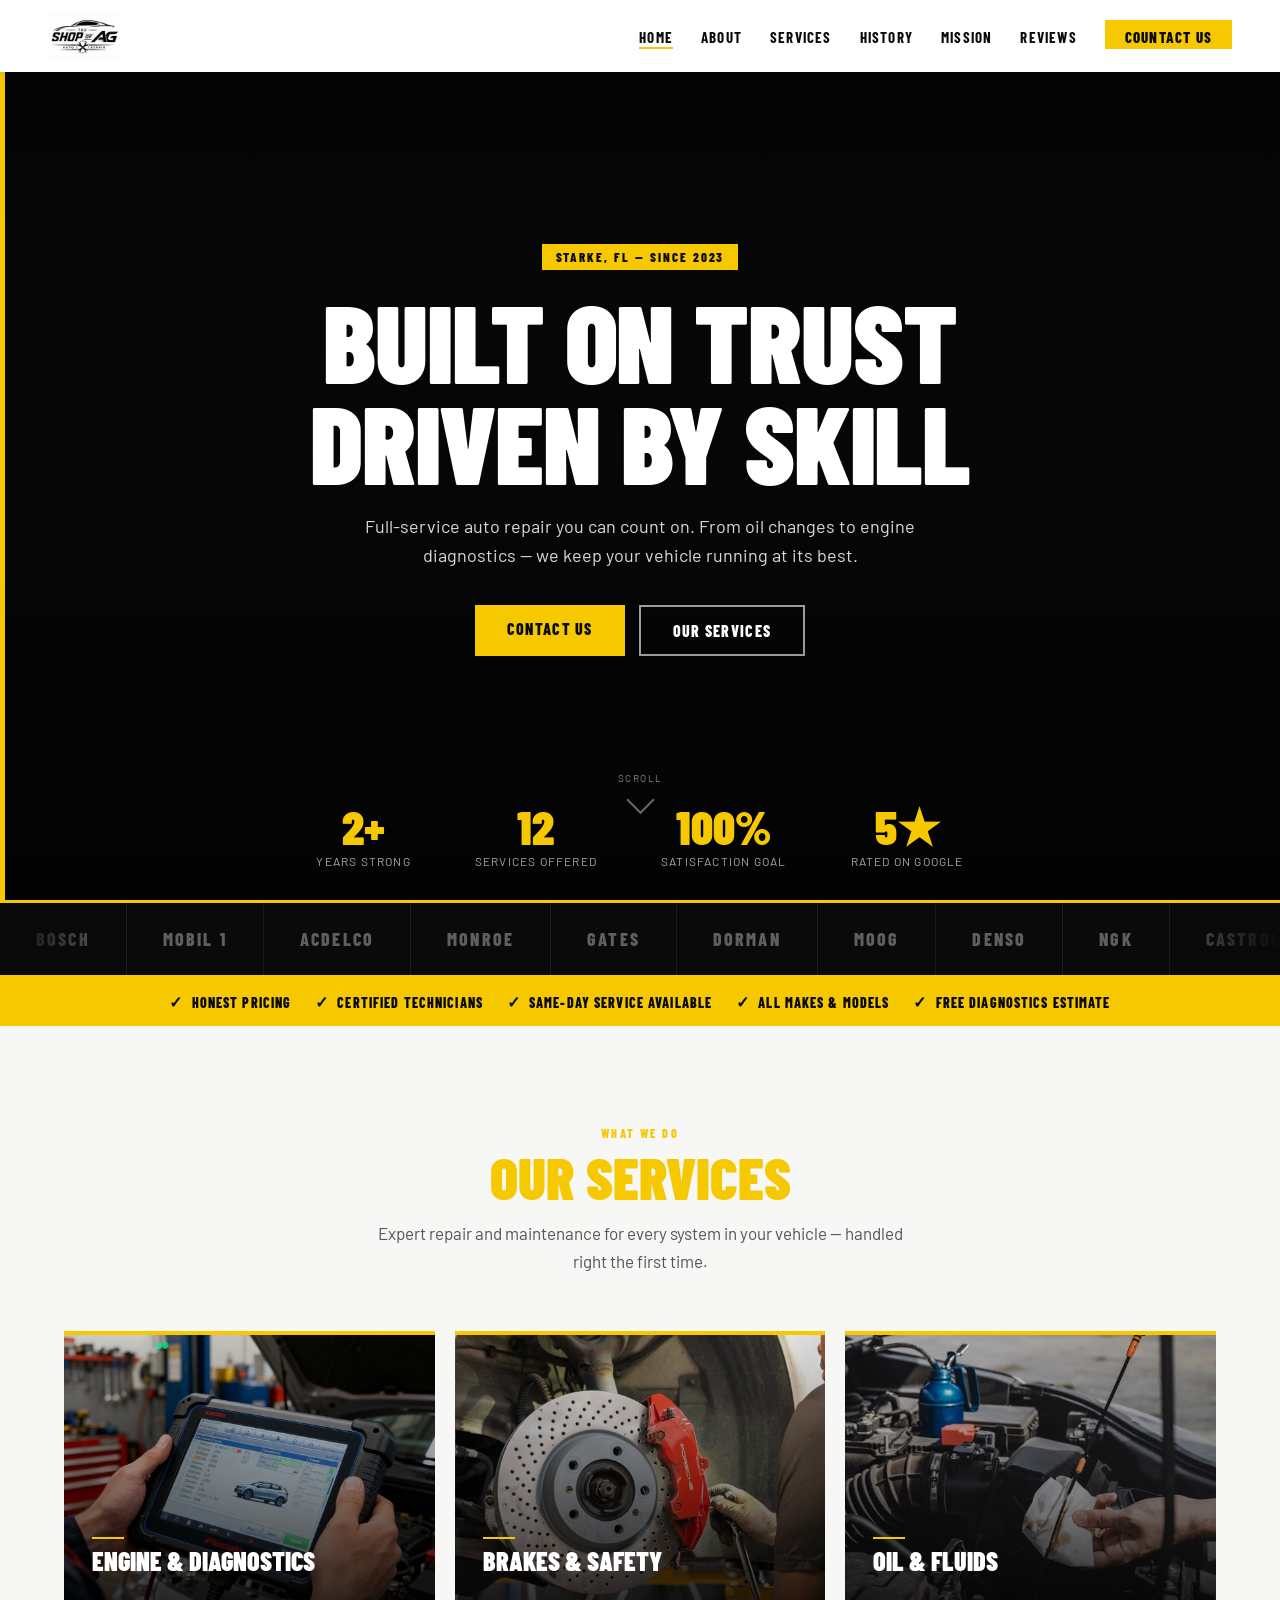
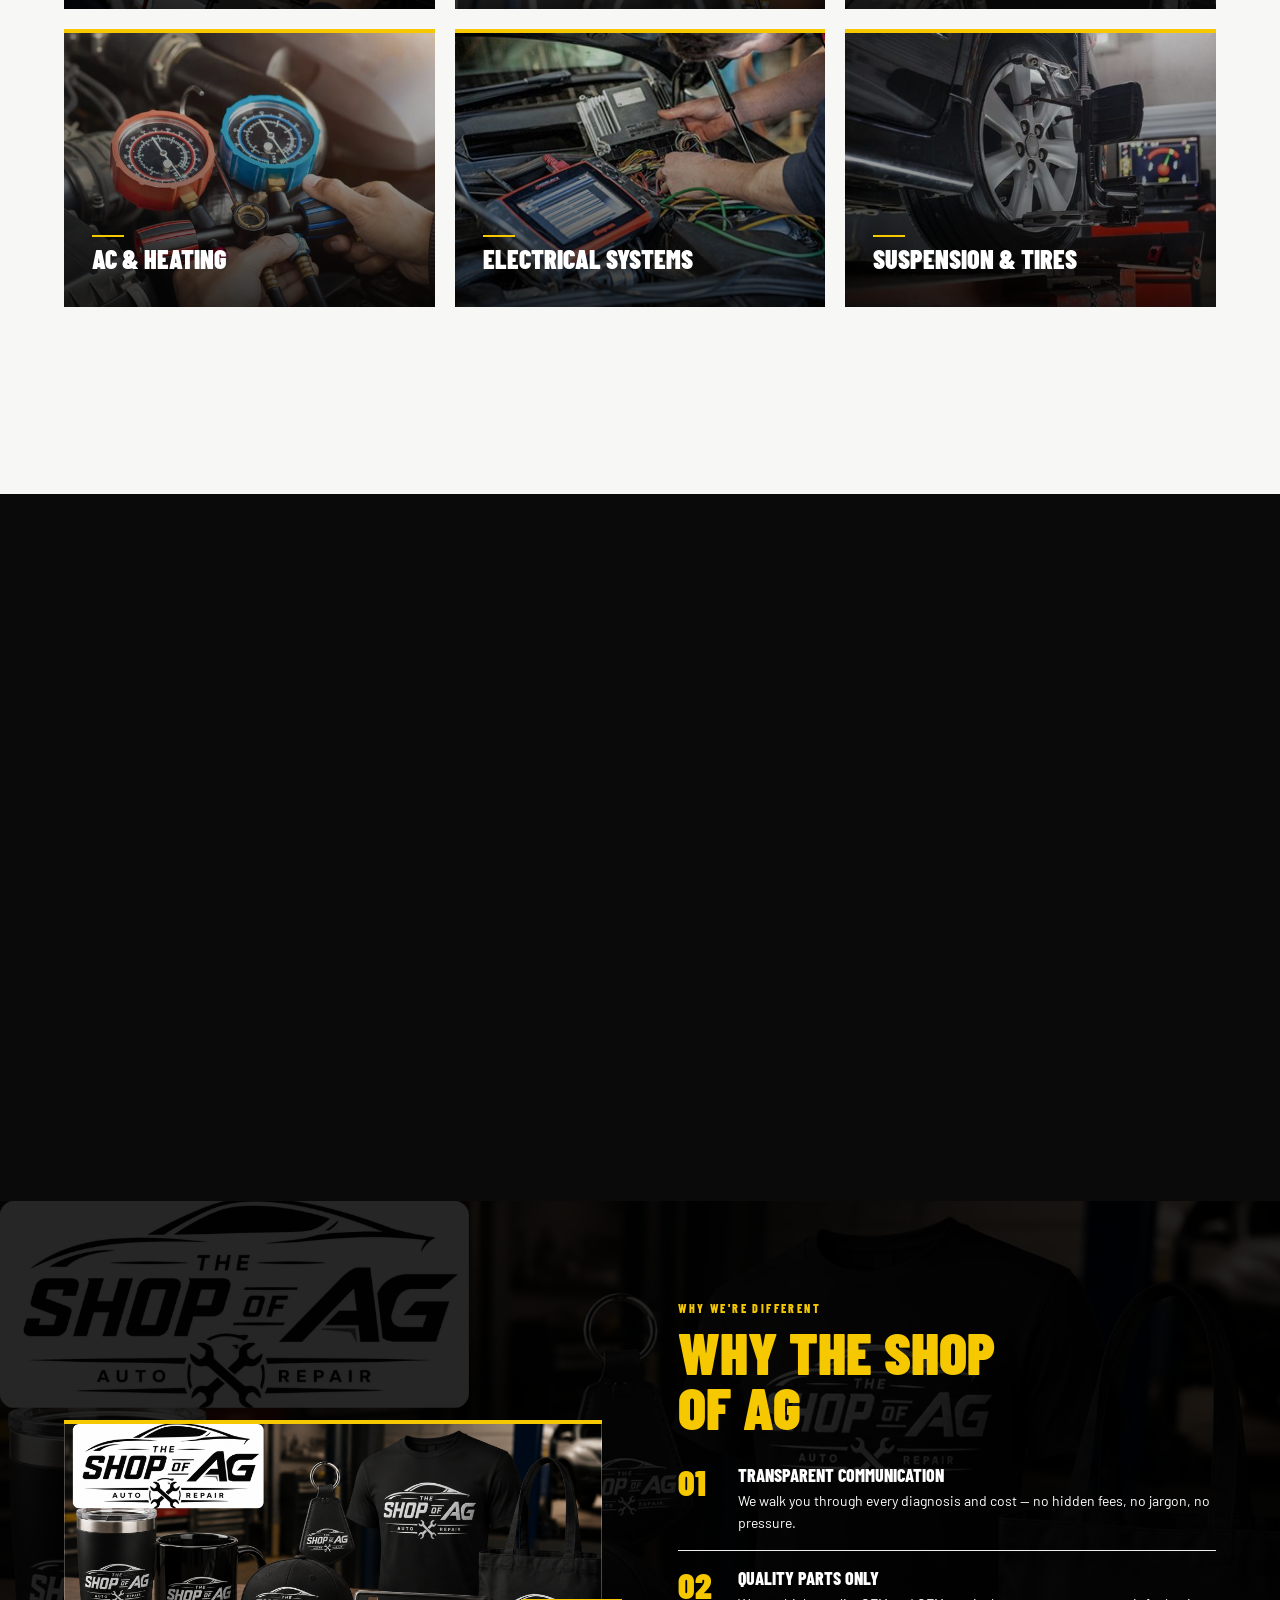
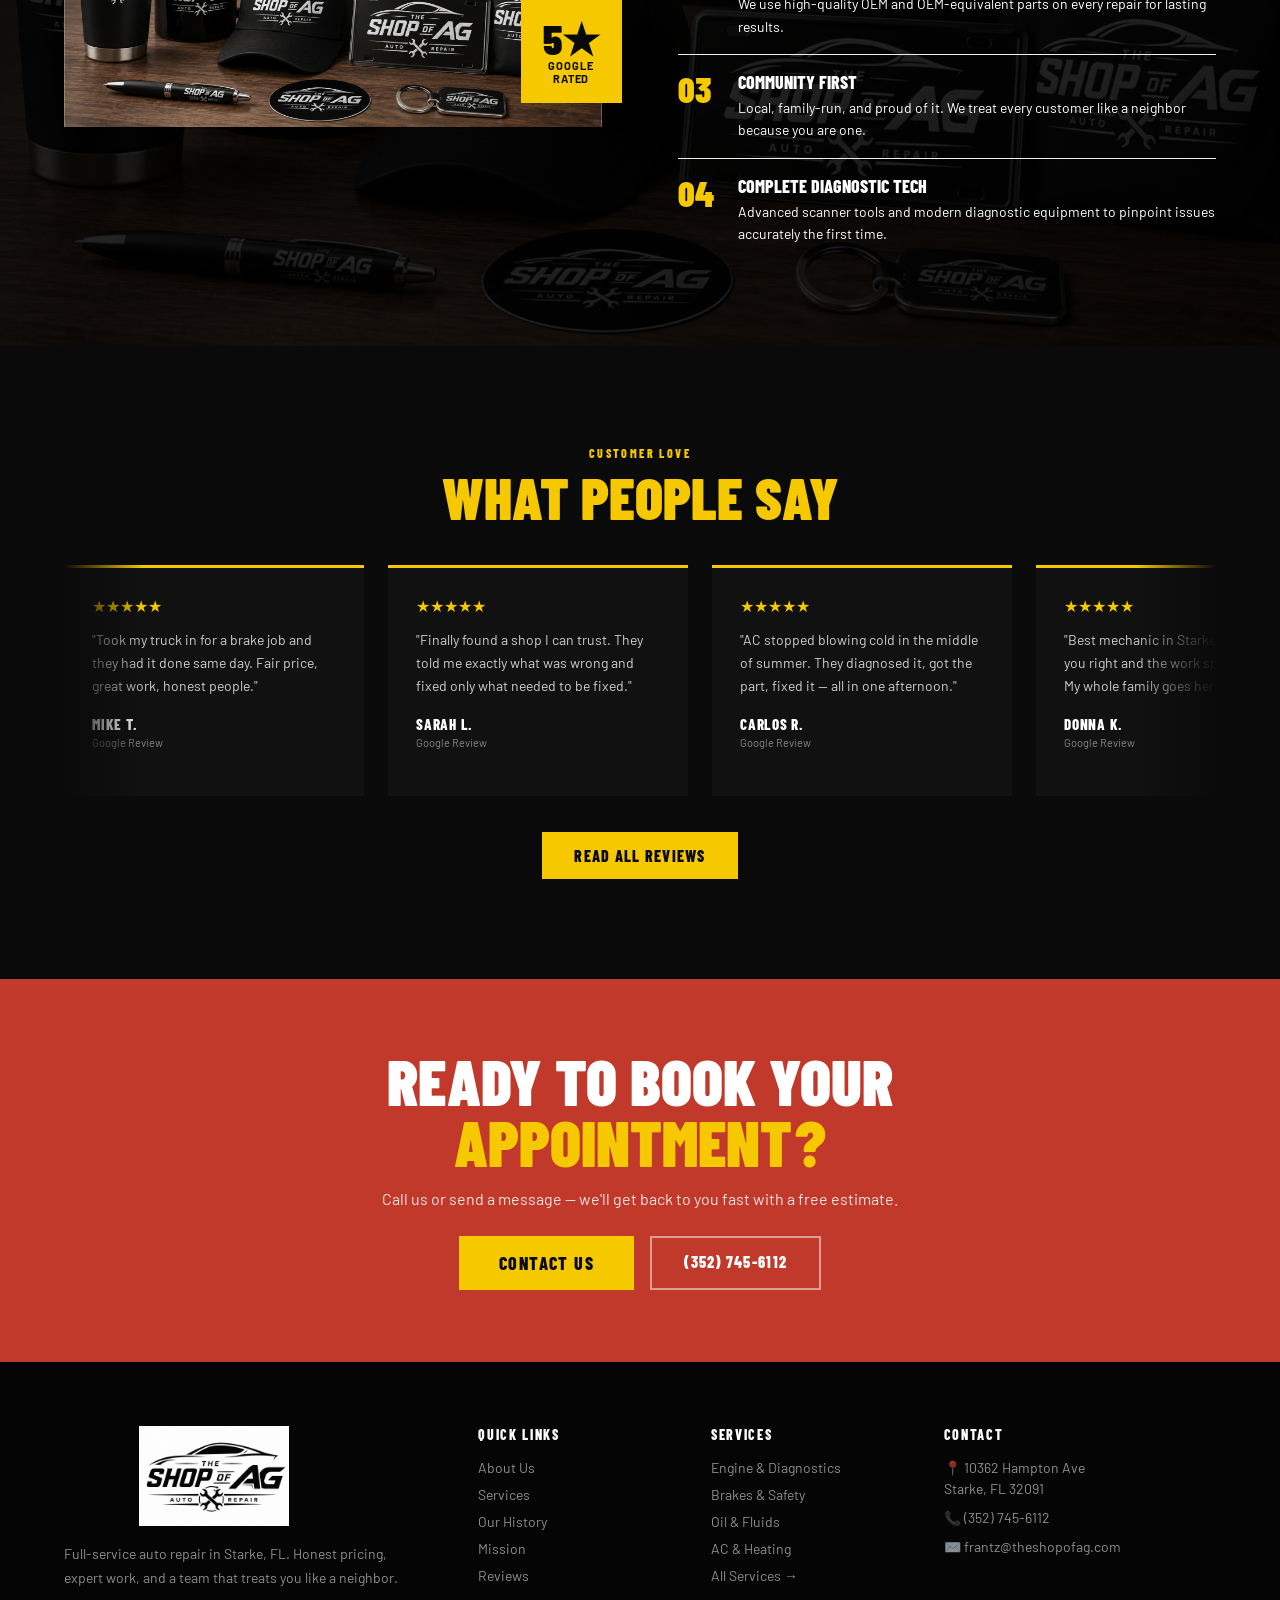
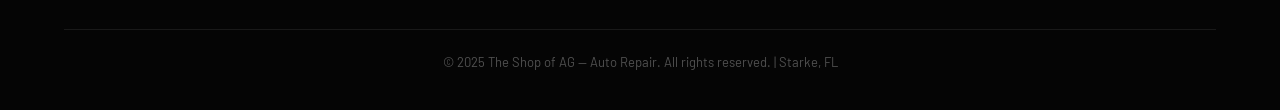
==== commit f82717ab: "Update index.html" ====
--- a/index.html
+++ b/index.html
@@ -23,7 +23,7 @@
       --nav-h: 72px;
     }
     html { scroll-behavior: smooth; }
-    body { font-family: 'Barlow', sans-serif; color: var(--black); background: var(--white); overflow-x: hidden; }
+    body { font-family: 'Barlow', sans-serif; color: var(--white); background: var(--white); overflow-x: hidden; }
     img { display: block; max-width: 100%; }
     a { text-decoration: none; color: inherit; }
 
@@ -364,15 +364,24 @@
     .services-cta { text-align: center; margin-top: 40px; }
 
     /* ── Why Us ─────────────────────────────────────── */
-    .why-section { background: var(--white); }
+    .why-section {
+      position: relative;
+      background: url('Why_The_Shop_of_AG.png') center center / cover no-repeat;
+      overflow: hidden;
+    }
+    .why-section::before {
+      content: '';
+      position: absolute; inset: 0;
+      background: rgba(0, 0, 0, 0.85);
+      z-index: 0;
+    }
     .why-inner {
+      position: relative; z-index: 1;
       max-width: 1200px; margin: 0 auto;
       display: grid; grid-template-columns: 1fr 1fr; gap: clamp(40px, 6vw, 80px);
       align-items: center;
     }
-    .why-img {
-      position: relative;
-    }
+    .why-img { position: relative; }
     .why-img img {
       width: 100%; display: block;
       border-top: 4px solid var(--yellow);
@@ -382,7 +391,7 @@
       background: var(--yellow); padding: 18px 22px;
       text-align: center;
     }
-    .why-badge .big { 
+    .why-badge .big {
       font-family: 'Barlow Condensed', sans-serif;
       font-weight: 900; font-size: 42px; line-height: 1;
       color: var(--black);
@@ -408,7 +417,7 @@
       font-weight: 800; font-size: 18px; text-transform: uppercase;
       margin-bottom: 4px;
     }
-    .why-detail p { font-size: 14px; color: var(--gray); line-height: 1.6; }
+    .why-detail p { font-size: 14px; color: var(--white); line-height: 1.6; }
 
     /* ── Reviews Carousel ───────────────────────────── */
     .reviews-section { background: var(--black); overflow: hidden; }
@@ -538,23 +547,36 @@
       .hero-btns a { width: 100%; max-width: 280px; text-align: center; }
     }
 
-    /* ── Car Brands Carousel ────────────────────────── */
+    /* ── Parts Suppliers Carousel ───────────────────── */
     .brands-bar {
-      background: var(--white);
-      padding: 20px 0;
+      background: var(--black);
+      padding: 0;
       overflow: hidden;
-      border-top: 1px solid #eee;
-      border-bottom: 1px solid #eee;
-    }
+      position: relative;
+      border-top: 3px solid var(--yellow);
+      border-bottom: 3px solid var(--yellow);
+    }
+    .brands-bar::before,
+    .brands-bar::after {
+      content: '';
+      position: absolute;
+      top: 0; bottom: 0;
+      width: 120px;
+      z-index: 2;
+      pointer-events: none;
+    }
+    .brands-bar::before { left: 0; background: linear-gradient(to right, var(--black) 0%, transparent 100%); }
+    .brands-bar::after  { right: 0; background: linear-gradient(to left,  var(--black) 0%, transparent 100%); }
     .brands-track {
       display: flex;
-      gap: 48px;
       align-items: center;
+      gap: 0;
       width: max-content;
-      animation: scroll-brands 30s linear infinite;
+      animation: marquee 35s linear infinite;
+      will-change: transform;
     }
     .brands-track:hover { animation-play-state: paused; }
-    @keyframes scroll-brands {
+    @keyframes marquee {
       0%   { transform: translateX(0); }
       100% { transform: translateX(-50%); }
     }
@@ -563,12 +585,23 @@
       display: flex;
       align-items: center;
       justify-content: center;
-      height: 48px;
-      color: rgba(255,255,255,0.45);
+      height: 72px;
+      padding: 0 36px;
+      border-right: 1px solid rgba(255,255,255,0.08);
+      cursor: default;
+    }
+    .brand-item span {
+      font-family: 'Barlow Condensed', sans-serif;
+      font-weight: 800;
+      font-size: 18px;
+      letter-spacing: 0.12em;
+      text-transform: uppercase;
+      color: rgba(255,255,255,0.35);
+      white-space: nowrap;
       transition: color 0.25s ease;
-    }
-    .brand-item:hover { color: var(--yellow); }
-    .brand-item svg { height: 28px; width: auto; }
+      user-select: none;
+    }
+    .brand-item:hover span { color: var(--yellow); }
 
     /* ── Safe-area for iOS notch ────────────────────── */
     @supports (padding: max(0px)) {
@@ -665,74 +698,41 @@
   <!-- ── Parts & Suppliers Carousel ── -->
   <div class="brands-bar" aria-label="Trusted parts and material suppliers">
     <div class="brands-track">
-
-      <div class="brand-item" title="Bosch">
-        <svg xmlns="http://www.w3.org/2000/svg" viewBox="0 0 160 60" height="32" fill="currentColor"><text x="0" y="46" font-family="Arial Black,sans-serif" font-size="46" font-weight="900" letter-spacing="-1">BOSCH</text></svg>
-      </div>
-      <div class="brand-item" title="Mobil 1">
-        <svg xmlns="http://www.w3.org/2000/svg" viewBox="0 0 160 60" height="32" fill="currentColor"><text x="0" y="46" font-family="Arial Black,sans-serif" font-size="46" font-weight="900" letter-spacing="-1">MOBIL 1</text></svg>
-      </div>
-      <div class="brand-item" title="ACDelco">
-        <svg xmlns="http://www.w3.org/2000/svg" viewBox="0 0 190 60" height="32" fill="currentColor"><text x="0" y="46" font-family="Arial Black,sans-serif" font-size="46" font-weight="900" letter-spacing="-1">ACDELCO</text></svg>
-      </div>
-      <div class="brand-item" title="Monroe">
-        <svg xmlns="http://www.w3.org/2000/svg" viewBox="0 0 210 60" height="32" fill="currentColor"><text x="0" y="46" font-family="Arial Black,sans-serif" font-size="46" font-weight="900" letter-spacing="-1">MONROE</text></svg>
-      </div>
-      <div class="brand-item" title="Gates">
-        <svg xmlns="http://www.w3.org/2000/svg" viewBox="0 0 150 60" height="32" fill="currentColor"><text x="0" y="46" font-family="Arial Black,sans-serif" font-size="46" font-weight="900" letter-spacing="-1">GATES</text></svg>
-      </div>
-      <div class="brand-item" title="Dorman">
-        <svg xmlns="http://www.w3.org/2000/svg" viewBox="0 0 200 60" height="32" fill="currentColor"><text x="0" y="46" font-family="Arial Black,sans-serif" font-size="46" font-weight="900" letter-spacing="-1">DORMAN</text></svg>
-      </div>
-      <div class="brand-item" title="Moog">
-        <svg xmlns="http://www.w3.org/2000/svg" viewBox="0 0 130 60" height="32" fill="currentColor"><text x="0" y="46" font-family="Arial Black,sans-serif" font-size="46" font-weight="900" letter-spacing="-1">MOOG</text></svg>
-      </div>
-      <div class="brand-item" title="Denso">
-        <svg xmlns="http://www.w3.org/2000/svg" viewBox="0 0 170 60" height="32" fill="currentColor"><text x="0" y="46" font-family="Arial Black,sans-serif" font-size="46" font-weight="900" letter-spacing="-1">DENSO</text></svg>
-      </div>
-      <div class="brand-item" title="NGK">
-        <svg xmlns="http://www.w3.org/2000/svg" viewBox="0 0 110 60" height="32" fill="currentColor"><text x="0" y="46" font-family="Arial Black,sans-serif" font-size="46" font-weight="900" letter-spacing="-1">NGK</text></svg>
-      </div>
-      <div class="brand-item" title="Castrol">
-        <svg xmlns="http://www.w3.org/2000/svg" viewBox="0 0 190 60" height="32" fill="currentColor"><text x="0" y="46" font-family="Arial Black,sans-serif" font-size="46" font-weight="900" letter-spacing="-1">CASTROL</text></svg>
-      </div>
-      <div class="brand-item" title="Motorcraft">
-        <svg xmlns="http://www.w3.org/2000/svg" viewBox="0 0 260 60" height="32" fill="currentColor"><text x="0" y="46" font-family="Arial Black,sans-serif" font-size="46" font-weight="900" letter-spacing="-1">MOTORCRAFT</text></svg>
-      </div>
-      <div class="brand-item" title="Raybestos">
-        <svg xmlns="http://www.w3.org/2000/svg" viewBox="0 0 245 60" height="32" fill="currentColor"><text x="0" y="46" font-family="Arial Black,sans-serif" font-size="46" font-weight="900" letter-spacing="-1">RAYBESTOS</text></svg>
-      </div>
-      <div class="brand-item" title="Fel-Pro">
-        <svg xmlns="http://www.w3.org/2000/svg" viewBox="0 0 170 60" height="32" fill="currentColor"><text x="0" y="46" font-family="Arial Black,sans-serif" font-size="46" font-weight="900" letter-spacing="-1">FEL-PRO</text></svg>
-      </div>
-      <div class="brand-item" title="WD-40">
-        <svg xmlns="http://www.w3.org/2000/svg" viewBox="0 0 150 60" height="32" fill="currentColor"><text x="0" y="46" font-family="Arial Black,sans-serif" font-size="46" font-weight="900" letter-spacing="-1">WD-40</text></svg>
-      </div>
-      <div class="brand-item" title="3M">
-        <svg xmlns="http://www.w3.org/2000/svg" viewBox="0 0 80 60" height="32" fill="currentColor"><text x="0" y="46" font-family="Arial Black,sans-serif" font-size="56" font-weight="900" letter-spacing="-1">3M</text></svg>
-      </div>
-
-      <!-- Duplicate set for seamless loop -->
-      <div class="brand-item" title="Bosch"><svg xmlns="http://www.w3.org/2000/svg" viewBox="0 0 160 60" height="32" fill="currentColor"><text x="0" y="46" font-family="Arial Black,sans-serif" font-size="46" font-weight="900" letter-spacing="-1">BOSCH</text></svg></div>
-      <div class="brand-item" title="Mobil 1"><svg xmlns="http://www.w3.org/2000/svg" viewBox="0 0 160 60" height="32" fill="currentColor"><text x="0" y="46" font-family="Arial Black,sans-serif" font-size="46" font-weight="900" letter-spacing="-1">MOBIL 1</text></svg></div>
-      <div class="brand-item" title="ACDelco"><svg xmlns="http://www.w3.org/2000/svg" viewBox="0 0 190 60" height="32" fill="currentColor"><text x="0" y="46" font-family="Arial Black,sans-serif" font-size="46" font-weight="900" letter-spacing="-1">ACDELCO</text></svg></div>
-      <div class="brand-item" title="Monroe"><svg xmlns="http://www.w3.org/2000/svg" viewBox="0 0 210 60" height="32" fill="currentColor"><text x="0" y="46" font-family="Arial Black,sans-serif" font-size="46" font-weight="900" letter-spacing="-1">MONROE</text></svg></div>
-      <div class="brand-item" title="Gates"><svg xmlns="http://www.w3.org/2000/svg" viewBox="0 0 150 60" height="32" fill="currentColor"><text x="0" y="46" font-family="Arial Black,sans-serif" font-size="46" font-weight="900" letter-spacing="-1">GATES</text></svg></div>
-      <div class="brand-item" title="Dorman"><svg xmlns="http://www.w3.org/2000/svg" viewBox="0 0 200 60" height="32" fill="currentColor"><text x="0" y="46" font-family="Arial Black,sans-serif" font-size="46" font-weight="900" letter-spacing="-1">DORMAN</text></svg></div>
-      <div class="brand-item" title="Moog"><svg xmlns="http://www.w3.org/2000/svg" viewBox="0 0 130 60" height="32" fill="currentColor"><text x="0" y="46" font-family="Arial Black,sans-serif" font-size="46" font-weight="900" letter-spacing="-1">MOOG</text></svg></div>
-      <div class="brand-item" title="Denso"><svg xmlns="http://www.w3.org/2000/svg" viewBox="0 0 170 60" height="32" fill="currentColor"><text x="0" y="46" font-family="Arial Black,sans-serif" font-size="46" font-weight="900" letter-spacing="-1">DENSO</text></svg></div>
-      <div class="brand-item" title="NGK"><svg xmlns="http://www.w3.org/2000/svg" viewBox="0 0 110 60" height="32" fill="currentColor"><text x="0" y="46" font-family="Arial Black,sans-serif" font-size="46" font-weight="900" letter-spacing="-1">NGK</text></svg></div>
-      <div class="brand-item" title="Castrol"><svg xmlns="http://www.w3.org/2000/svg" viewBox="0 0 190 60" height="32" fill="currentColor"><text x="0" y="46" font-family="Arial Black,sans-serif" font-size="46" font-weight="900" letter-spacing="-1">CASTROL</text></svg></div>
-      <div class="brand-item" title="Motorcraft"><svg xmlns="http://www.w3.org/2000/svg" viewBox="0 0 260 60" height="32" fill="currentColor"><text x="0" y="46" font-family="Arial Black,sans-serif" font-size="46" font-weight="900" letter-spacing="-1">MOTORCRAFT</text></svg></div>
-      <div class="brand-item" title="Raybestos"><svg xmlns="http://www.w3.org/2000/svg" viewBox="0 0 245 60" height="32" fill="currentColor"><text x="0" y="46" font-family="Arial Black,sans-serif" font-size="46" font-weight="900" letter-spacing="-1">RAYBESTOS</text></svg></div>
-      <div class="brand-item" title="Fel-Pro"><svg xmlns="http://www.w3.org/2000/svg" viewBox="0 0 170 60" height="32" fill="currentColor"><text x="0" y="46" font-family="Arial Black,sans-serif" font-size="46" font-weight="900" letter-spacing="-1">FEL-PRO</text></svg></div>
-      <div class="brand-item" title="WD-40"><svg xmlns="http://www.w3.org/2000/svg" viewBox="0 0 150 60" height="32" fill="currentColor"><text x="0" y="46" font-family="Arial Black,sans-serif" font-size="46" font-weight="900" letter-spacing="-1">WD-40</text></svg></div>
-      <div class="brand-item" title="3M"><svg xmlns="http://www.w3.org/2000/svg" viewBox="0 0 80 60" height="32" fill="currentColor"><text x="0" y="46" font-family="Arial Black,sans-serif" font-size="56" font-weight="900" letter-spacing="-1">3M</text></svg></div>
-
+      <div class="brand-item"><span>BOSCH</span></div>
+      <div class="brand-item"><span>MOBIL 1</span></div>
+      <div class="brand-item"><span>ACDELCO</span></div>
+      <div class="brand-item"><span>MONROE</span></div>
+      <div class="brand-item"><span>GATES</span></div>
+      <div class="brand-item"><span>DORMAN</span></div>
+      <div class="brand-item"><span>MOOG</span></div>
+      <div class="brand-item"><span>DENSO</span></div>
+      <div class="brand-item"><span>NGK</span></div>
+      <div class="brand-item"><span>CASTROL</span></div>
+      <div class="brand-item"><span>MOTORCRAFT</span></div>
+      <div class="brand-item"><span>RAYBESTOS</span></div>
+      <div class="brand-item"><span>FEL-PRO</span></div>
+      <div class="brand-item"><span>WD-40</span></div>
+      <div class="brand-item"><span>3M</span></div>
+      <!-- Duplicate set for seamless infinite loop -->
+      <div class="brand-item"><span>BOSCH</span></div>
+      <div class="brand-item"><span>MOBIL 1</span></div>
+      <div class="brand-item"><span>ACDELCO</span></div>
+      <div class="brand-item"><span>MONROE</span></div>
+      <div class="brand-item"><span>GATES</span></div>
+      <div class="brand-item"><span>DORMAN</span></div>
+      <div class="brand-item"><span>MOOG</span></div>
+      <div class="brand-item"><span>DENSO</span></div>
+      <div class="brand-item"><span>NGK</span></div>
+      <div class="brand-item"><span>CASTROL</span></div>
+      <div class="brand-item"><span>MOTORCRAFT</span></div>
+      <div class="brand-item"><span>RAYBESTOS</span></div>
+      <div class="brand-item"><span>FEL-PRO</span></div>
+      <div class="brand-item"><span>WD-40</span></div>
+      <div class="brand-item"><span>3M</span></div>
     </div>
   </div>
 
-  <!-- ── Trust Bar ── -->
+    <!-- ── Trust Bar ── -->
   <div class="trust-bar">
     <div class="trust-item">Honest Pricing</div>
     <div class="trust-item">Certified Technicians</div>
